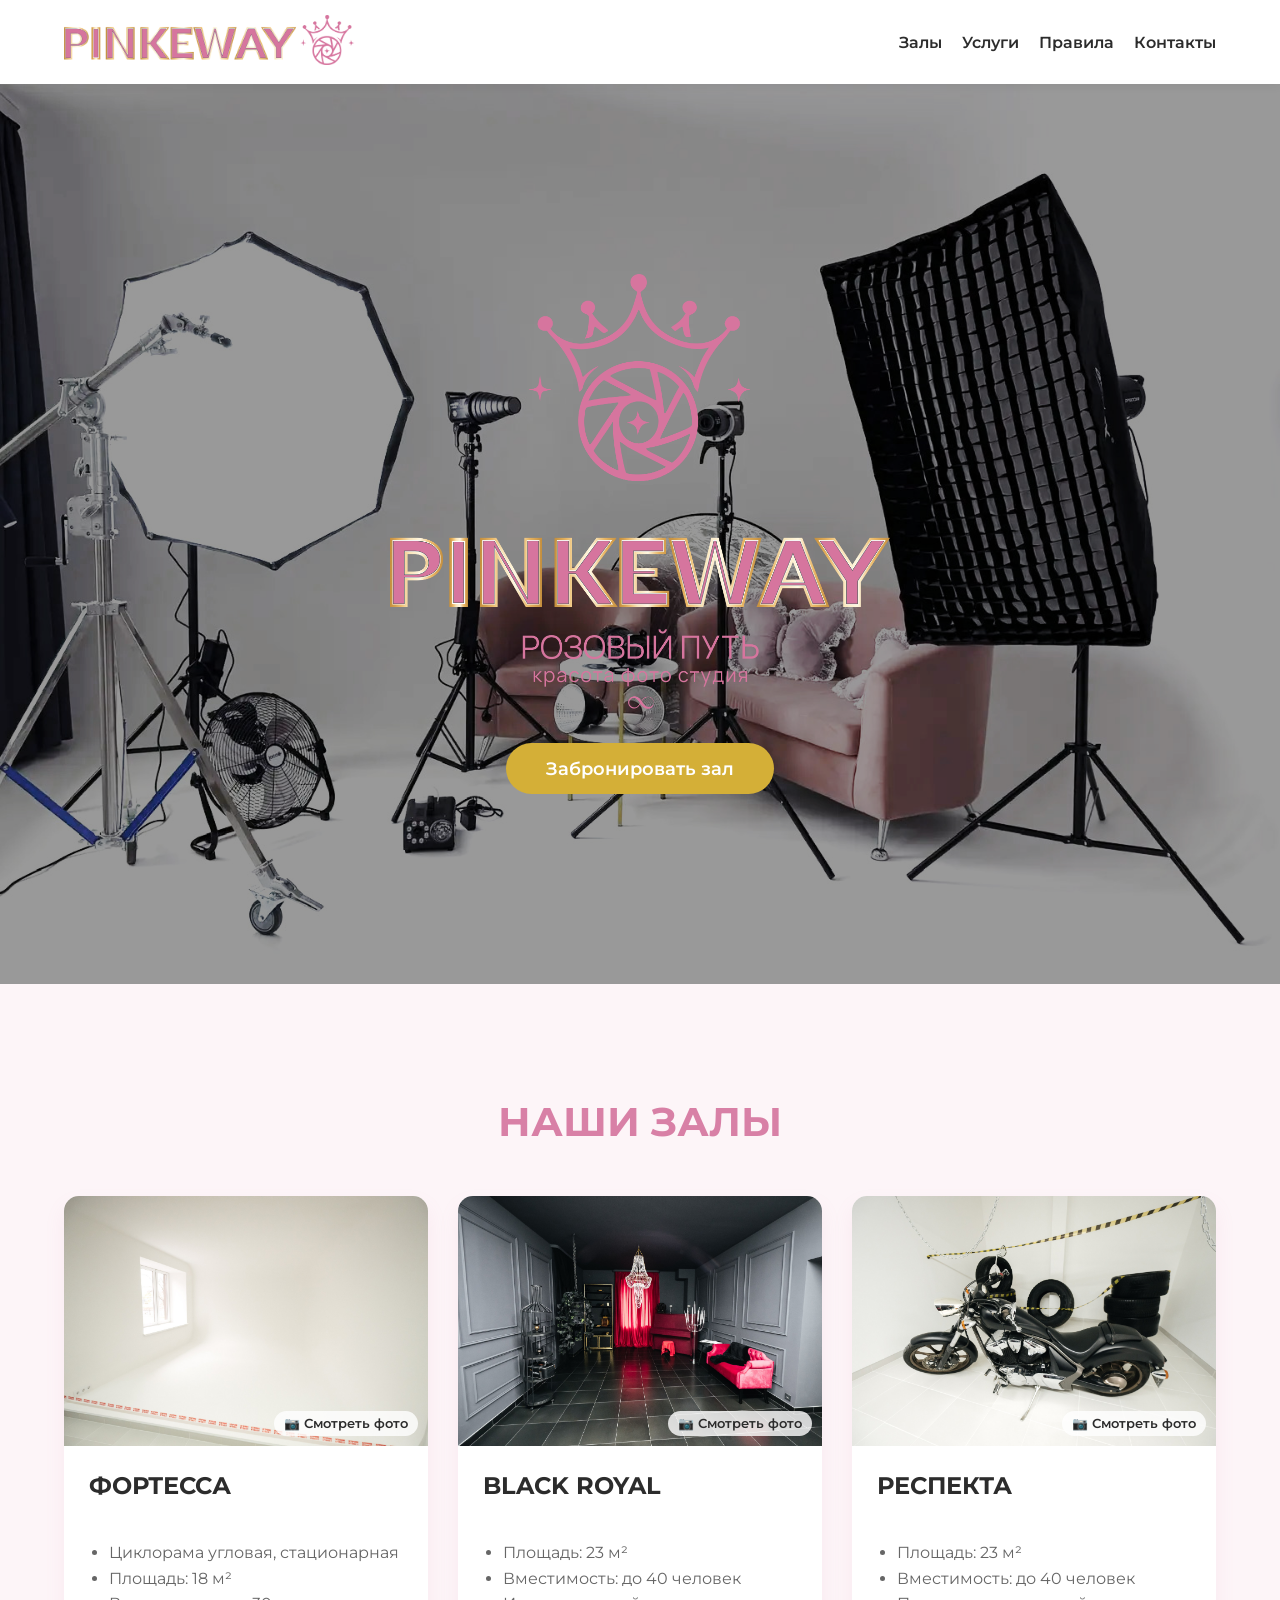
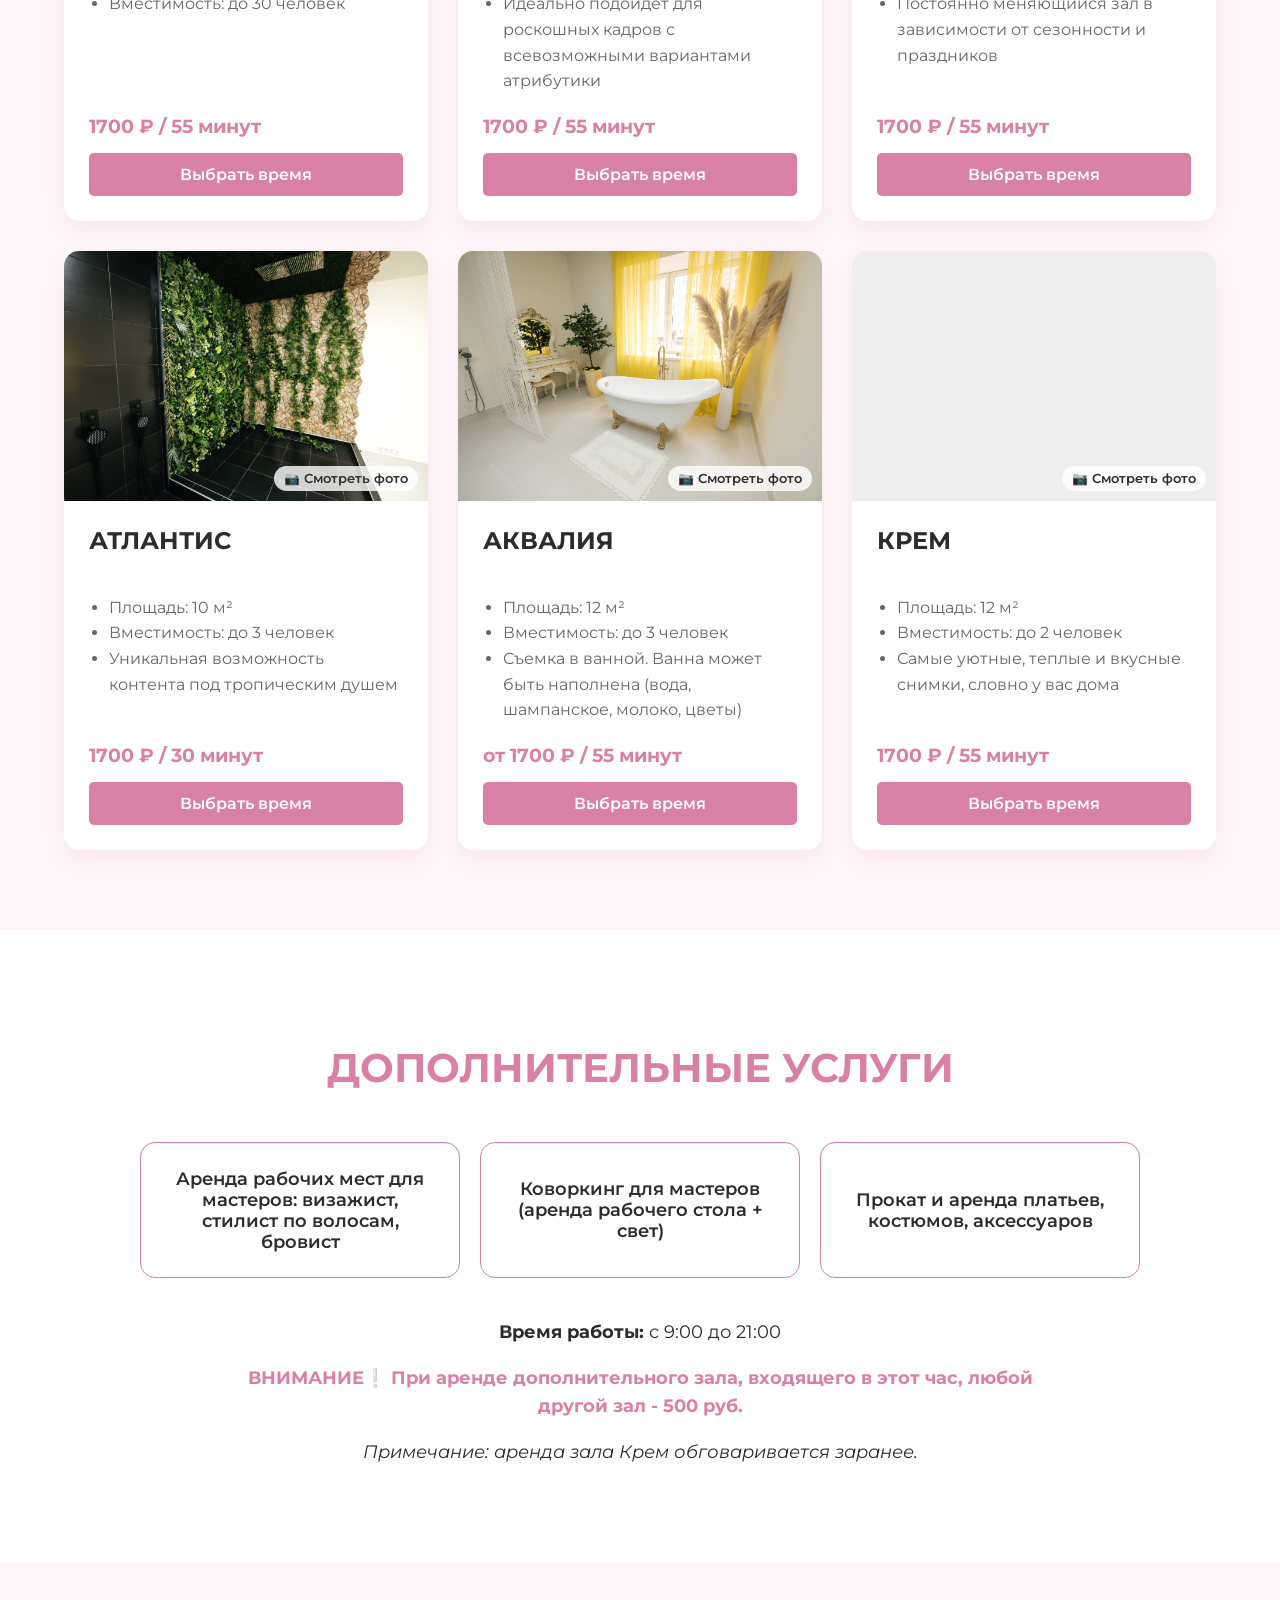
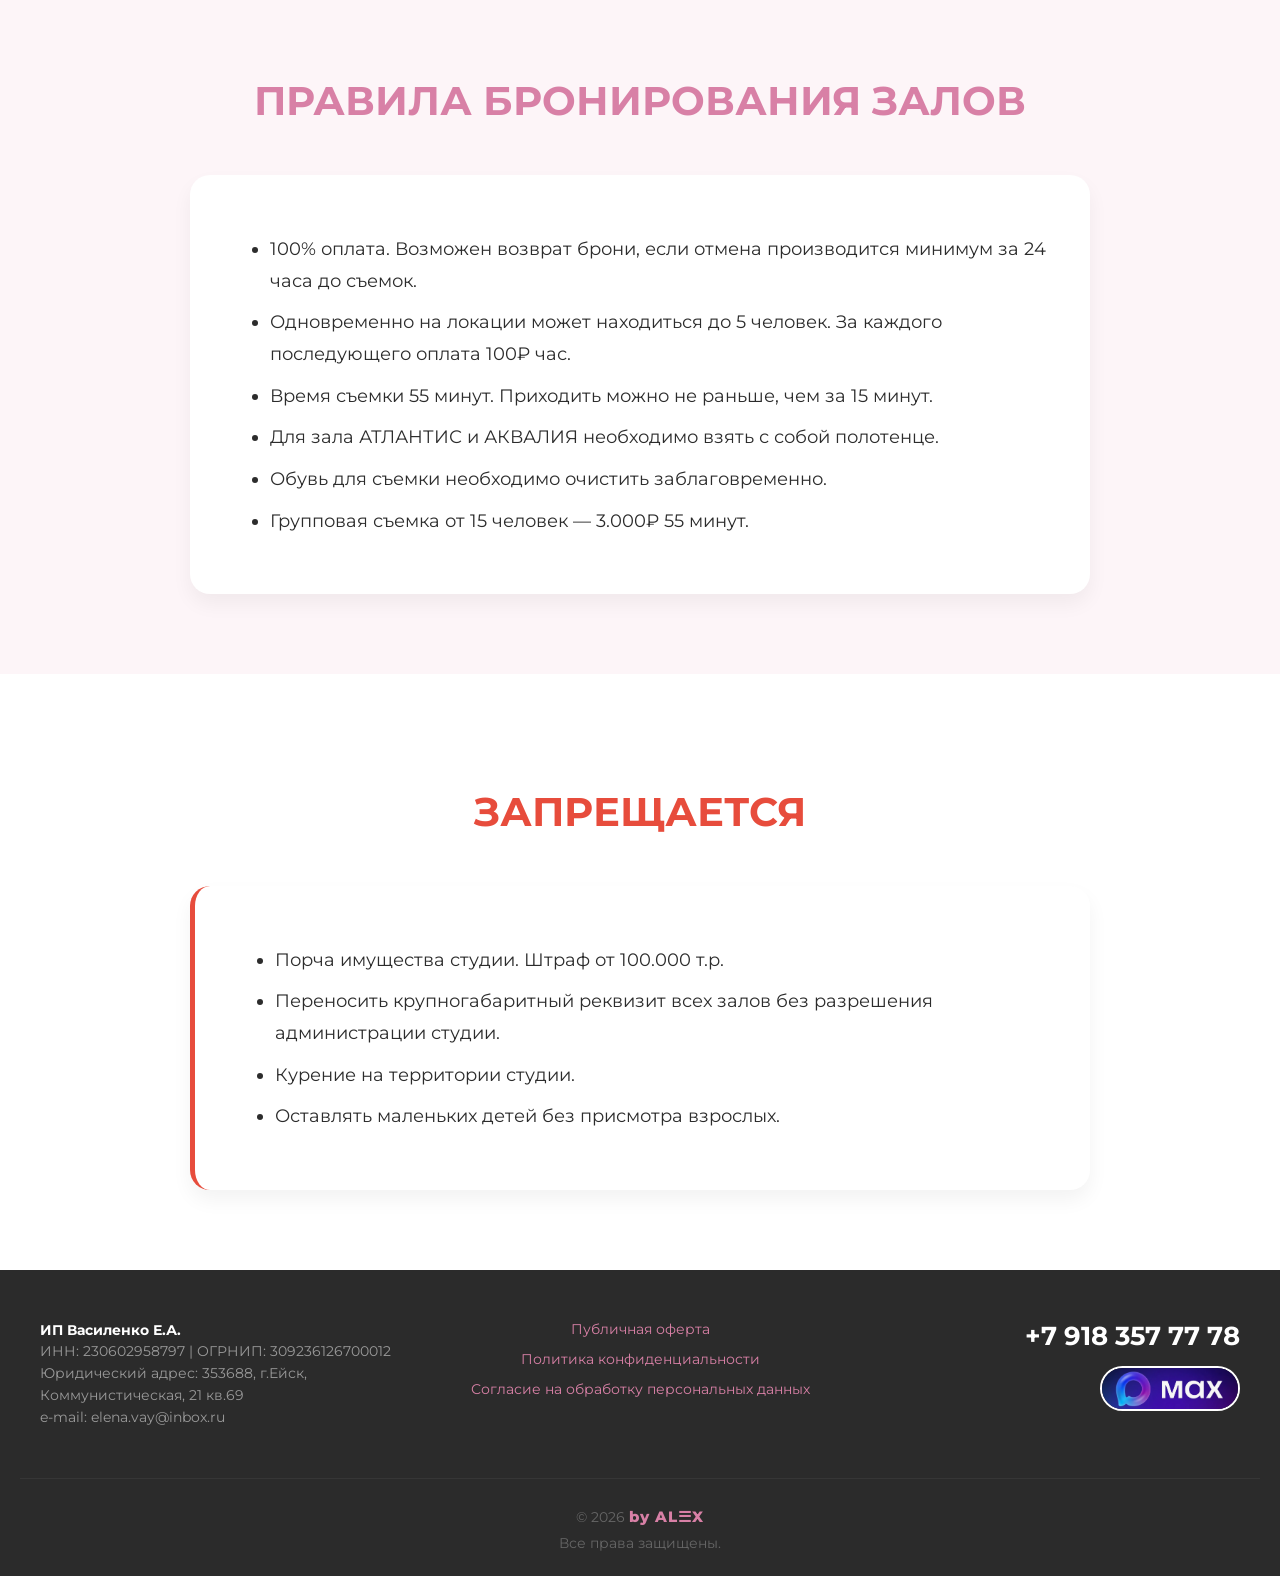
==== index.html @ 78dbd0d4 "6" ====
<!DOCTYPE html>
<html lang="ru">
<head>
    <meta charset="UTF-8">
    <meta name="viewport" content="width=device-width, initial-scale=1.0">
    
    <title>Фотостудия | Розовый Путь</title>
    <link rel="stylesheet" href="css/style.css">

    <meta name="description" content="Удобное онлайн-бронирование залов в современной фотостудии PINKeway. Выберите дату, время и забронируйте зал в два клика!">

    <link rel="icon" type="image/x-icon" href="/favicon.ico">
    <link rel="icon" type="image/png" sizes="32x32" href="/favicon-32x32.png">
    <link rel="icon" type="image/png" sizes="16x16" href="/favicon-16x16.png">
    <link rel="apple-touch-icon" sizes="180x180" href="/apple-touch-icon.png">

    <meta property="og:title" content="PINKeway — забронируй идеальную фотосессию">
    <meta property="og:description" content="Онлайн-бронирование залов. Выбирайте свободное время и бронируйте прямо сейчас!">
    <meta property="og:image" content="https://pinkeway.ru/preview.jpg">
    <meta property="og:url" content="https://pinkeway.ru/">
    <meta property="og:type" content="website">
</head>
<body>
<!-- Yandex.Metrika counter -->
<script type="text/javascript">
    (function(m,e,t,r,i,k,a){
        m[i]=m[i]||function(){(m[i].a=m[i].a||[]).push(arguments)};
        m[i].l=1*new Date();
        for (var j = 0; j < document.scripts.length; j++) {if (document.scripts[j].src === r) { return; }}
        k=e.createElement(t),a=e.getElementsByTagName(t)[0],k.async=1,k.src=r,a.parentNode.insertBefore(k,a)
    })(window, document,'script','https://mc.yandex.ru/metrika/tag.js?id=108466773', 'ym');

    ym(108466773, 'init', {ssr:true, webvisor:true, clickmap:true, ecommerce:"dataLayer", referrer: document.referrer, url: location.href, accurateTrackBounce:true, trackLinks:true});
</script>
<noscript><div><img src="https://mc.yandex.ru/watch/108466773" style="position:absolute; left:-9999px;" alt="" /></div></noscript>
<!-- /Yandex.Metrika counter -->
<header>
    <div class="logo">
        <a href="index.html" class="logo-link">
            <img src="assets/design/Logo1.png" alt="PINKeway Logo" onerror="this.src='https://placehold.co/200x50/white/d880a6?text=PINKeway';">
        </a>
    </div>
    <nav>
        <a href="#halls">Залы</a>
        <a href="#services">Услуги</a>
        <a href="#rules">Правила</a>
        <a href="#footer">Контакты</a>
    </nav>
</header>

<section class="hero">
    <div class="hero-logo">
        <img src="assets/design/logo-pink.png" alt="Розовый Путь">
    </div>
    <a href="booking.html" class="btn-gold">Забронировать зал</a>
</section>

<section id="halls" class="section section-bg">
    <h2>Наши Залы</h2>
    <div class="halls-grid">
        
        <div class="hall-card">
            <div class="hall-image" onclick="openGallery('fortessa')" style="background-image: url('assets/images/halls/fortessa-1.jpg');">
                
            </div>
            <div class="hall-info">
                <h3>Фортесса</h3>
                <ul>
                    <li>Циклорама угловая, стационарная</li>
                    <li>Площадь: 18 м²</li>
                    <li>Вместимость: до 30 человек</li>
                </ul>
                <div class="price-and-btn">
                    <div class="price">1700 ₽ / 55 минут</div>
                    <a href="booking.html?hall=fortessa" class="book-btn">Выбрать время</a>
                </div>
            </div>
        </div>

        <div class="hall-card">
            <div class="hall-image" onclick="openGallery('blackroyal')" style="background-image: url('assets/images/halls/blackroyal-1.jpg');">
                 
            </div>
            <div class="hall-info">
                <h3>Black Royal</h3>
                <ul>
                    <li>Площадь: 23 м²</li>
                    <li>Вместимость: до 40 человек</li>
                    <li>Идеально подойдет для роскошных кадров с всевозможными вариантами атрибутики</li>
                </ul>
                <div class="price-and-btn">
                    <div class="price">1700 ₽ / 55 минут</div>
                    <a href="booking.html?hall=black_royal" class="book-btn">Выбрать время</a>
                </div>
            </div>
        </div>
        <div class="hall-card">
            <div class="hall-image" onclick="openGallery('respecta')" style="background-image: url('assets/images/halls/respecta-1.jpg');">
            </div>
            <div class="hall-info">
                <h3>Респекта</h3>
                <ul>
                    <li>Площадь: 23 м²</li>
                    <li>Вместимость: до 40 человек</li>
                    <li>Постоянно меняющийся зал в зависимости от сезонности и праздников</li>
                </ul>
                <div class="price-and-btn">
                    <div class="price">1700 ₽ / 55 минут</div>
                    <a href="booking.html?hall=respecta" class="book-btn">Выбрать время</a>
                </div>
            </div>
        </div>

        <div class="hall-card">
            <div class="hall-image" onclick="openGallery('atlantis')" style="background-image: url('assets/images/halls/atlantis-1.jpg');"></div>
            <div class="hall-info">
                <h3>Атлантис</h3>
                <ul>
                    <li>Площадь: 10 м²</li>
                    <li>Вместимость: до 3 человек</li>
                    <li>Уникальная возможность контента под тропическим душем</li>
                </ul>
                <div class="price-and-btn">
                    <div class="price">1700 ₽ / 30 минут</div>
                    <a href="booking.html?hall=atlantis" class="book-btn">Выбрать время</a>
                </div>
            </div>
        </div>

        <div class="hall-card">
            <div class="hall-image" onclick="openGallery('aqualia')" style="background-image: url('assets/images/halls/aqualia-1.jpg');"></div>
            <div class="hall-info">
                <h3>Аквалия</h3>
                <ul>
                    <li>Площадь: 12 м²</li>
                    <li>Вместимость: до 3 человек</li>
                    <li>Съемка в ванной. Ванна может быть наполнена (вода, шампанское, молоко, цветы)</li>
                </ul>
                <div class="price-and-btn">
                    <div class="price">от 1700 ₽ / 55 минут</div>
                    <a href="booking.html?hall=aqualia" class="book-btn">Выбрать время</a>
                </div>
            </div>
        </div>

        <div class="hall-card">
            <div class="hall-image" onclick="openGallery('cream')" style="background-image: url('assets/images/halls/cream-1.jpg');"></div>
            <div class="hall-info">
                <h3>Крем</h3>
                <ul>
                    <li>Площадь: 12 м²</li>
                    <li>Вместимость: до 2 человек</li>
                    <li>Самые уютные, теплые и вкусные снимки, словно у вас дома</li>
                </ul>
                <div class="price-and-btn">
                    <div class="price">1700 ₽ / 55 минут</div>
                    <a href="booking.html?hall=cream" class="book-btn">Выбрать время</a>
                </div>
            </div>
        </div>

    </div>
</section>

<section id="services" class="section">
    <h2>Дополнительные услуги</h2>
    <div class="services-grid">
        <div class="service-card" onclick="document.getElementById('footer').scrollIntoView({behavior: 'smooth'});" style="cursor: pointer; transition: 0.2s;" onmouseover="this.style.borderColor='var(--pink)'" onmouseout="this.style.borderColor='var(--gray)'">
            Аренда рабочих мест для мастеров: визажист, стилист по волосам, бровист
        </div>
        <div class="service-card" onclick="document.getElementById('footer').scrollIntoView({behavior: 'smooth'});" style="cursor: pointer; transition: 0.2s;" onmouseover="this.style.borderColor='var(--pink)'" onmouseout="this.style.borderColor='var(--gray)'">
            Коворкинг для мастеров (аренда рабочего стола + свет)
        </div>
        <div class="service-card" onclick="document.getElementById('footer').scrollIntoView({behavior: 'smooth'});" style="cursor: pointer; transition: 0.2s;" onmouseover="this.style.borderColor='var(--pink)'" onmouseout="this.style.borderColor='var(--gray)'">
            Прокат и аренда платьев, костюмов, аксессуаров
        </div>
    </div>
    <div class="info-text">
        <p><strong>Время работы:</strong> с 9:00 до 21:00</p>
        <p class="warning-text">ВНИМАНИЕ❕ При аренде дополнительного зала, входящего в этот час, любой другой зал - 500 руб.</p>
        <p><em>Примечание: аренда зала Крем обговаривается заранее.</em></p>
    </div>
</section>

<section id="rules" class="section section-bg">
    <h2>Правила бронирования залов</h2>
    <div class="rules-card">
        <ul>
            <li>100% оплата. Возможен возврат брони, если отмена производится минимум за 24 часа до съемок.</li>
            <li>Одновременно на локации может находиться до 5 человек. За каждого последующего оплата 100₽ час.</li>
            <li>Время съемки 55 минут. Приходить можно не раньше, чем за 15 минут.</li>
            <li>Для зала АТЛАНТИС и АКВАЛИЯ необходимо взять с собой полотенце.</li>
            <li>Обувь для съемки необходимо очистить заблаговременно.</li>
            <li>Групповая съемка от 15 человек — 3.000₽ 55 минут.</li>
        </ul>
    </div>
</section>

<section class="section">
    <h2 style="color: #e74c3c;">ЗАПРЕЩАЕТСЯ</h2>
    <div class="rules-card" style="border-left: 5px solid #e74c3c;">
        <ul>
            <li>Порча имущества студии. Штраф от 100.000 т.р.</li>
            <li>Переносить крупногабаритный реквизит всех залов без разрешения администрации студии.</li>
            <li>Курение на территории студии.</li>
            <li>Оставлять маленьких детей без присмотра взрослых.</li>
        </ul>
    </div>
</section>

<footer id="footer">
    <div class="footer-content">
        
        <div class="footer-col footer-requisites">
            <strong>ИП Василенко Е.А.</strong><br>
            ИНН: 230602958797 | ОГРНИП: 309236126700012<br>
            Юридический адрес: 353688, г.Ейск,<br> Коммунистическая, 21 кв.69<br>
            e-mail: elena.vay@inbox.ru
        </div>

        <div class="footer-col footer-legal-links">
            <a href="docs/offer.html" target="_blank">Публичная оферта</a>
            <a href="docs/policy.html" target="_blank">Политика конфиденциальности</a>
            <a href="docs/consent.html" target="_blank">Согласие на обработку персональных данных</a>
        </div>

       <div class="footer-col footer-contacts">
    <a href="tel:+79183577778" class="footer-phone">+7 918 357 77 78</a>
    <a href="https://max.ru/u/f9LHodD0cOJcU4NXQwxO6Y8dV1grKxCWU1gx9ou6z_e9ITrOV9Ydy15F8K4" class="btn-max" target="_blank">
        <img src="assets/design/max.jpg" alt="MAX" class="btn-max-img">
    </a>
</div>
        </div>

    </div>

    <div class="footer-copyright">
        © 2026 <a href="https://by-alex.ru/" target="_blank" class="author-link">by AL☰X</a><br>
        Все права защищены.
    </div>
</footer>

<div id="galleryModal" class="modal">
    <span class="close-modal" onclick="closeGallery()">&times;</span>
    <span class="modal-nav" id="modal-prev" onclick="changeImage(-1)">&#10094;</span>
    <img class="modal-content" id="modalImage">
    <span class="modal-nav" id="modal-next" onclick="changeImage(1)">&#10095;</span>
</div>

<script>
    // Простая логика карусели для залов
    const galleries = {
        'fortessa': [
            'assets/images/halls/fortessa-1.jpg', 
            'assets/images/halls/fortessa-2.jpg', 
            'assets/images/halls/fortessa-3.jpg'
        ],
        'black_royal': [
            'assets/images/halls/blackroyal-1.jpg', 
            'assets/images/halls/blackroyal-2.jpg', 
            'assets/images/halls/blackroyal-3.jpg'
        ],
        'respecta': [
            'assets/images/halls/respecta-1.jpg',
            'assets/images/halls/respecta-2.jpg',
            'assets/images/halls/respecta-3.jpg'
        ],
        'atlantis': [
            'assets/images/halls/atlantis-1.jpg',
            'assets/images/halls/atlantis-2.jpg',
            'assets/images/halls/atlantis-3.jpg'
        ],
        'aqualia': [
            'assets/images/halls/aqualia-1.jpg',
            'assets/images/halls/aqualia-2.jpg',
            'assets/images/halls/aqualia-3.jpg'
        ],
        'cream': [
            'assets/images/halls/cream-1.jpg',
            'assets/images/halls/cream-2.jpg',
            'assets/images/halls/cream-3.jpg'
        ]
    };

    let currentGallery = [];
    let currentIndex = 0;

    function openGallery(hallId) {
        currentGallery = galleries[hallId] || [];
        if (currentGallery.length > 0) {
            currentIndex = 0;
            document.getElementById('modalImage').src = currentGallery[currentIndex];
            document.getElementById('galleryModal').style.display = 'flex';
        }
    }

    function closeGallery() {
        document.getElementById('galleryModal').style.display = 'none';
    }

    function changeImage(direction) {
        currentIndex += direction;
        if (currentIndex < 0) currentIndex = currentGallery.length - 1;
        if (currentIndex >= currentGallery.length) currentIndex = 0;
        document.getElementById('modalImage').src = currentGallery[currentIndex];
    }
</script>

</body>
</html>
---- css/style.css ----
/* frontend/css/style.css */

@import url('https://fonts.googleapis.com/css2?family=Montserrat:wght@300;400;600&display=swap');

:root {
    --pink: #d880a6; 
    --gold: #d4af37;
    --white: #ffffff;
    --dark: #2c2c2c;
    --light-pink: #fdf5f8;
    --gray: #e0e0e0;
}

body {
    font-family: 'Montserrat', sans-serif;
    margin: 0;
    padding: 0;
    background-color: var(--white);
    color: var(--dark);
    box-sizing: border-box;
}

*, *:before, *:after { box-sizing: inherit; }

/* --- ШАПКА --- */
header {
    background-color: var(--white);
    padding: 15px 5%;
    display: flex;
    justify-content: space-between;
    align-items: center;
    box-shadow: 0 2px 10px rgba(0,0,0,0.05);
    position: sticky;
    top: 0;
    z-index: 100;
}

.logo-link img {
    height: 50px; /* Размер логотипа Logo1.png */
    object-fit: contain;
}

nav { display: flex; flex-wrap: wrap; gap: 20px; }
nav a { text-decoration: none; color: var(--dark); font-weight: 600; transition: color 0.3s; }
nav a:hover { color: var(--pink); }

/* --- ГЛАВНАЯ СТРАНИЦА --- */
/* --- ГЛАВНЫЙ ЭКРАН (HERO) --- */
.hero {
    position: relative;
    height: 100vh; /* Занимает 100% высоты экрана при открытии */
    min-height: 600px; /* Защита, чтобы блок не сплющился */
    display: flex;
    flex-direction: column;
    justify-content: center;
    align-items: center;
    text-align: center;
    
    /* СЮДА ВСТАВЬТЕ НАЗВАНИЕ ВАШЕЙ КАРТИНКИ */
    background-image: url('../assets/design/hero-image.jpg'); 
    
    background-size: cover; /* Картинка всегда заполняет экран без пустот */
    background-position: center center; /* На ПК смотрим ровно в центр */
    background-repeat: no-repeat;
}

/* Накладываем элегантное затемнение (40%), чтобы логотип и кнопка не сливались с фоном */
.hero::before {
    content: '';
    position: absolute;
    top: 0; left: 0; right: 0; bottom: 0;
    background: rgba(0, 0, 0, 0.4); 
    z-index: 1;
}

/* Поднимаем кнопку и логотип над затемнением */
.hero-logo, .hero .btn-gold {
    position: relative;
    z-index: 2;
}

/* --- МАГИЯ ДЛЯ ТЕЛЕФОНОВ --- */
@media (max-width: 768px) {
    .hero {
        /* Сдвигаем фокус на 20% от левого края */
        background-position: 67% center; 
    }
}

.hero-logo { max-width: 80%; width: 500px; margin-bottom: 30px; }
.hero-logo img { width: 100%; height: auto; }

.btn-gold {
    background-color: var(--gold); color: var(--white); padding: 15px 40px;
    text-decoration: none; font-size: 1.1em; border-radius: 30px;
    font-weight: 600; transition: background 0.3s, transform 0.2s; border: none; cursor: pointer;
}
.btn-gold:hover { background-color: #b5952f; transform: scale(1.05); }

/* --- СЕКЦИИ --- */
.section { padding: 80px 5%; text-align: center; }
.section-bg { background-color: var(--light-pink); }
.section h2 { color: var(--pink); font-size: 2.5em; margin-bottom: 50px; text-transform: uppercase; }

/* --- КАРТОЧКИ ЗАЛОВ --- */
.halls-grid {
    display: grid;
    grid-template-columns: repeat(auto-fit, minmax(300px, 1fr));
    gap: 30px; max-width: 1200px; margin: 0 auto;
}

.hall-card {
    background: var(--white); border-radius: 15px; overflow: hidden;
    box-shadow: 0 10px 20px rgba(216, 128, 166, 0.1); transition: transform 0.3s;
    text-align: left; display: flex; flex-direction: column; /* Делаем карточку flex-контейнером */
}
.hall-card:hover { transform: translateY(-10px); }

.hall-image {
    height: 250px; background-color: #eee; background-size: cover;
    background-position: center; cursor: pointer; position: relative;
}
.hall-image::after {
    content: '📷 Смотреть фото'; position: absolute; bottom: 10px; right: 10px;
    background: rgba(255,255,255,0.8); padding: 5px 10px; border-radius: 20px; font-size: 0.8em; font-weight: 600;
}

.hall-info { padding: 25px; display: flex; flex-direction: column; flex-grow: 1; }
.hall-info h3 { color: var(--dark); margin-top: 0; font-size: 1.5em; text-transform: uppercase; }
.hall-info ul { padding-left: 20px; color: #666; line-height: 1.6; margin-bottom: 20px; flex-grow: 1; }

/* Прижимаем цену и кнопку к низу карточки */
.price-and-btn { margin-top: auto; }
.price { font-size: 1.2em; color: var(--pink); font-weight: bold; margin-bottom: 15px; }

.book-btn {
    display: block; text-align: center; background-color: var(--pink); color: var(--white);
    text-decoration: none; padding: 12px; border-radius: 5px; transition: 0.3s; font-weight: 600;
}
.book-btn:hover { background-color: #c0698e; }

/* --- ПЛАШКИ УСЛУГ И ПРАВИЛ --- */
.services-grid { display: grid; grid-template-columns: repeat(auto-fit, minmax(300px, 1fr)); gap: 20px; max-width: 1000px; margin: 0 auto 40px; }
.service-card { background: var(--white); padding: 25px; border-radius: 15px; border: 1px solid var(--pink); font-weight: 600; font-size: 1.1em; display: flex; align-items: center; justify-content: center; }

.info-text { max-width: 800px; margin: 0 auto; font-size: 1.1em; line-height: 1.6; color: var(--dark); }
.warning-text { color: var(--pink); font-weight: bold; margin-top: 15px; }

.rules-card { background: var(--white); padding: 40px; border-radius: 20px; text-align: left; max-width: 900px; margin: 0 auto; box-shadow: 0 10px 20px rgba(0,0,0,0.05); }
.rules-card ul { line-height: 1.8; color: var(--dark); font-size: 1.1em; }
.rules-card li { margin-bottom: 10px; }

/* --- ФУТЕР --- */
/* --- НОВАЯ КРАСИВАЯ КНОПКА MAX С КАРТИНКОЙ --- */
.btn-max { 
    position: relative;  /* ДОБАВЛЕНО: Говорим кнопке стать "якорем" для картинки */
    display: inline-block;
    width: 140px;        
    height: 45px;        
    border-radius: 30px; 
    border: 2px solid #fff; 
    overflow: hidden;    
    transition: 0.3s;    
    padding: 0;
}

.btn-max:hover { 
    border-color: var(--pink); 
    transform: scale(1.05);    
    box-shadow: 0 4px 15px rgba(255, 255, 255, 0.2); 
}

/* Стили для картинки внутри кнопки */
.btn-max-img {
    position: absolute;  /* ДОБАВЛЕНО: Отрываем картинку от текста */
    top: 0;              /* Прибиваем к верхнему краю */
    left: 0;             /* Прибиваем к левому краю */
    width: 100%;         /* ЖЕСТКО: 100% ширины кнопки */
    height: 100%;        /* ЖЕСТКО: 100% высоты кнопки */
    object-fit: cover;   /* Идеально заполняет форму без искажений */
}
/* --- СТИЛИ ДЛЯ ПОДВАЛА (FOOTER) --- */
#footer {
    background-color: #2b2b2b; /* Темный фон подвала */
    padding: 50px 20px 20px;
    color: #999;
}

.footer-content {
    display: flex;
    justify-content: space-between; /* Раскидываем колонки по краям */
    align-items: flex-start;
    flex-wrap: wrap;
    max-width: 1200px;
    margin: 0 auto;
    gap: 30px;
}

.footer-col {
    flex: 1;
    min-width: 250px; /* Чтобы на мобилках колонки не сжимались, а падали вниз */
}

/* Левая колонка (Реквизиты) */
.footer-requisites {
    text-align: left;
    font-size: 0.85em;
    line-height: 1.6;
}
.footer-requisites strong { color: #fff; }

/* Центральная колонка (Документы) */
.footer-legal-links {
    display: flex;
    flex-direction: column;
    align-items: center;
    gap: 12px;
    font-size: 0.9em;
}
.footer-legal-links a { color: var(--pink); text-decoration: none; transition: 0.2s; }
.footer-legal-links a:hover { color: #fff; }

/* Правая колонка (Контакты) */
.footer-contacts {
    display: flex;
    flex-direction: column;
    align-items: flex-end; /* Прижимаем к правому краю */
    gap: 15px;
}
.footer-phone {
    font-size: 1.6em;
    font-weight: bold;
    color: #ffffff; /* Делаем телефон белым! */
    text-decoration: none;
    transition: 0.2s;
}
.footer-phone:hover { color: var(--pink); }

/* Копирайт */
.footer-copyright {
    text-align: center;
    margin-top: 50px;
    padding-top: 25px;
    border-top: 1px solid rgba(255, 255, 255, 0.05);
    font-size: 0.85em;
    color: #666;
    line-height: 1.8;
}
.author-link {
    color: var(--pink);
    font-weight: 800;
    text-decoration: none;
    font-size: 1.1em;
    letter-spacing: 1px;
}

/* Адаптация для мобильных телефонов */
@media (max-width: 768px) {
    .footer-content { 
        flex-direction: column; 
        align-items: center; 
        text-align: center; 
    }
    .footer-requisites, .footer-contacts { 
        text-align: center; 
        align-items: center; 
    }
}
/* --- МОДАЛЬНОЕ ОКНО ДЛЯ ФОТО --- */
.modal { display: none; position: fixed; z-index: 1000; left: 0; top: 0; width: 100%; height: 100%; background-color: rgba(0,0,0,0.9); align-items: center; justify-content: center; }
.modal-content { max-width: 90%; max-height: 80vh; border-radius: 10px; }
.close-modal { position: absolute; top: 20px; right: 30px; color: white; font-size: 40px; font-weight: bold; cursor: pointer; }
.modal-nav { position: absolute; top: 50%; transform: translateY(-50%); color: white; font-size: 50px; cursor: pointer; user-select: none; padding: 20px; }
#modal-prev { left: 10px; }
#modal-next { right: 10px; }

/* --- АДАПТИВНОСТЬ МЕНЮ И ШРИФТОВ --- */
@media (max-width: 768px) {
    header { flex-direction: column; gap: 15px; }
    nav { justify-content: center; }
    nav a { margin: 0; }
    .hero h1 { font-size: 2em; }
    .section h2 { font-size: 2em; }
    .modal-nav { padding: 5px; font-size: 30px; }
}
/* --- ПЛАШКА ВЫБРАННОГО ЗАЛА НА 2 ШАГЕ --- */
.selected-hall-banner {
    background-color: var(--light-pink);
    color: var(--dark);
    padding: 12px 20px;
    border-radius: 10px;
    border: 1px dashed var(--pink);
    margin-bottom: 20px;
    text-align: center;
    font-size: 1.1em;
}
.selected-hall-banner strong {
    color: var(--pink);
    font-size: 1.2em;
    text-transform: uppercase;
}
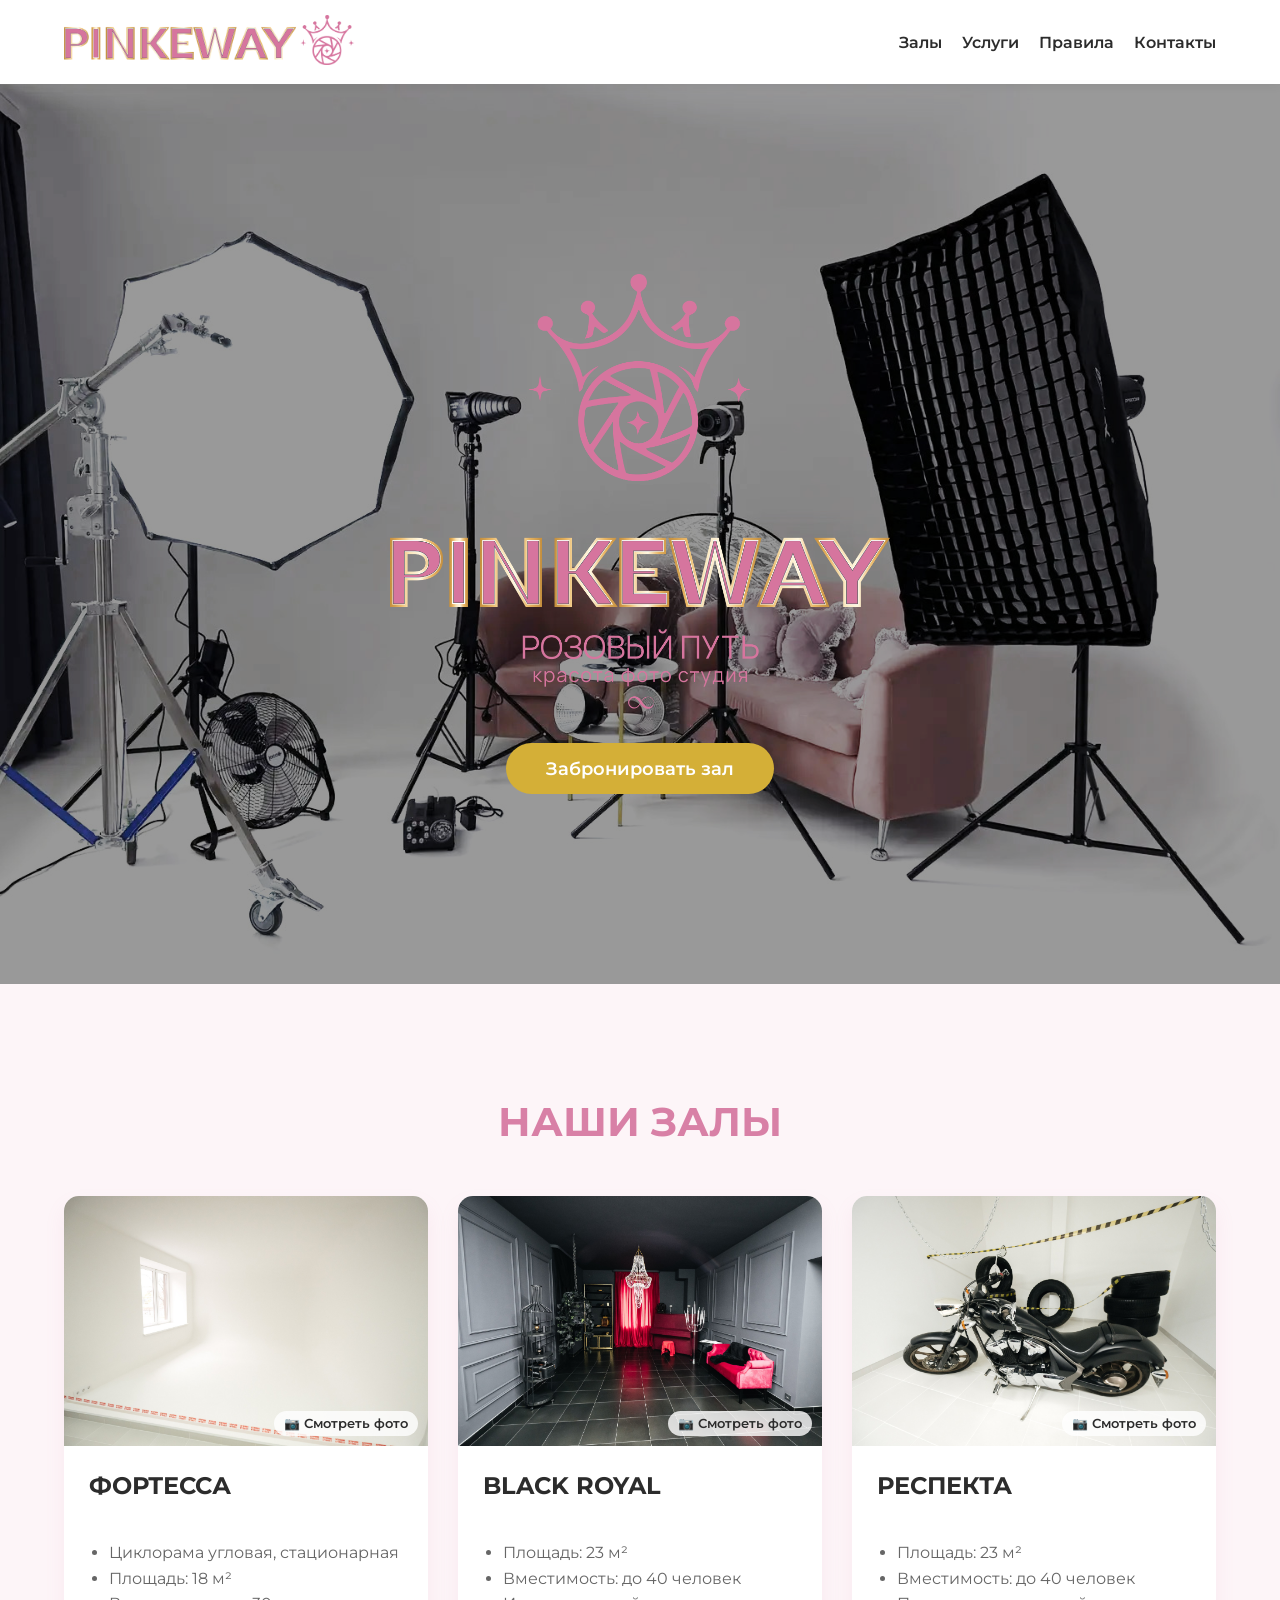
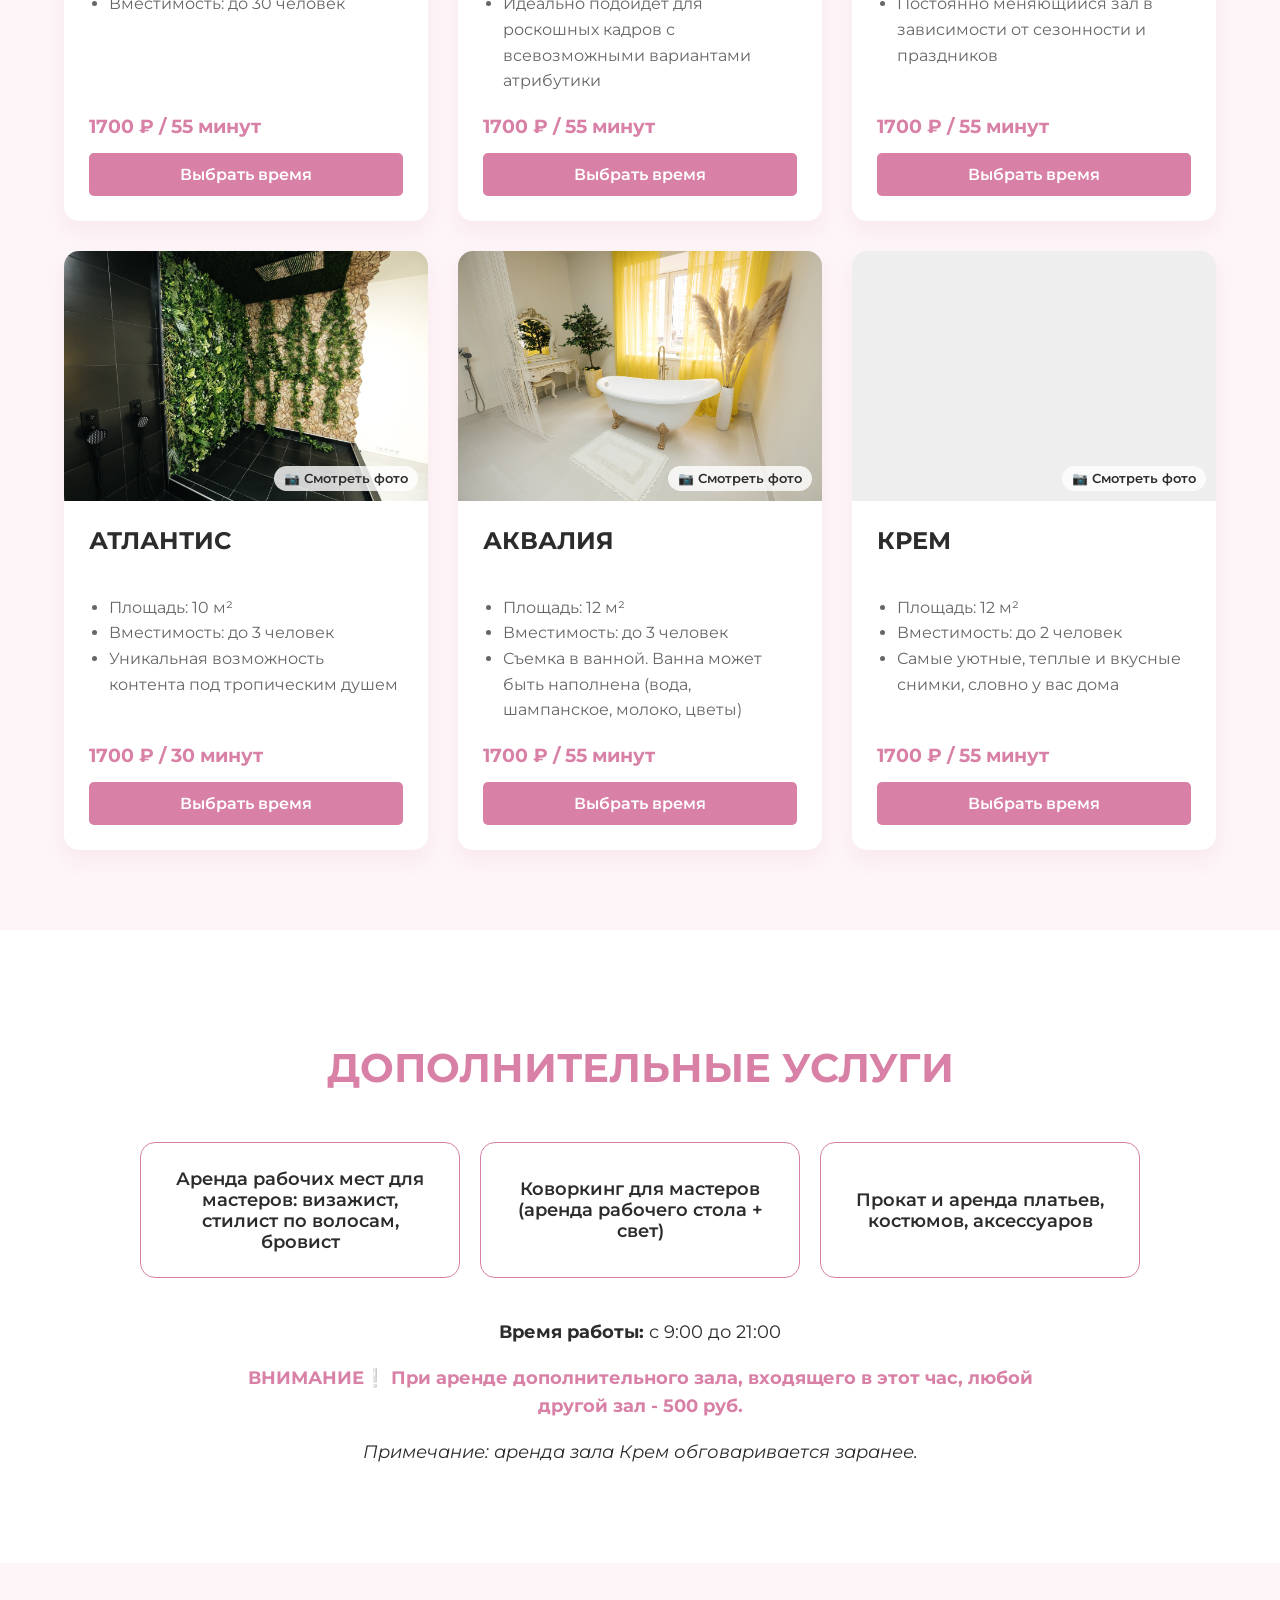
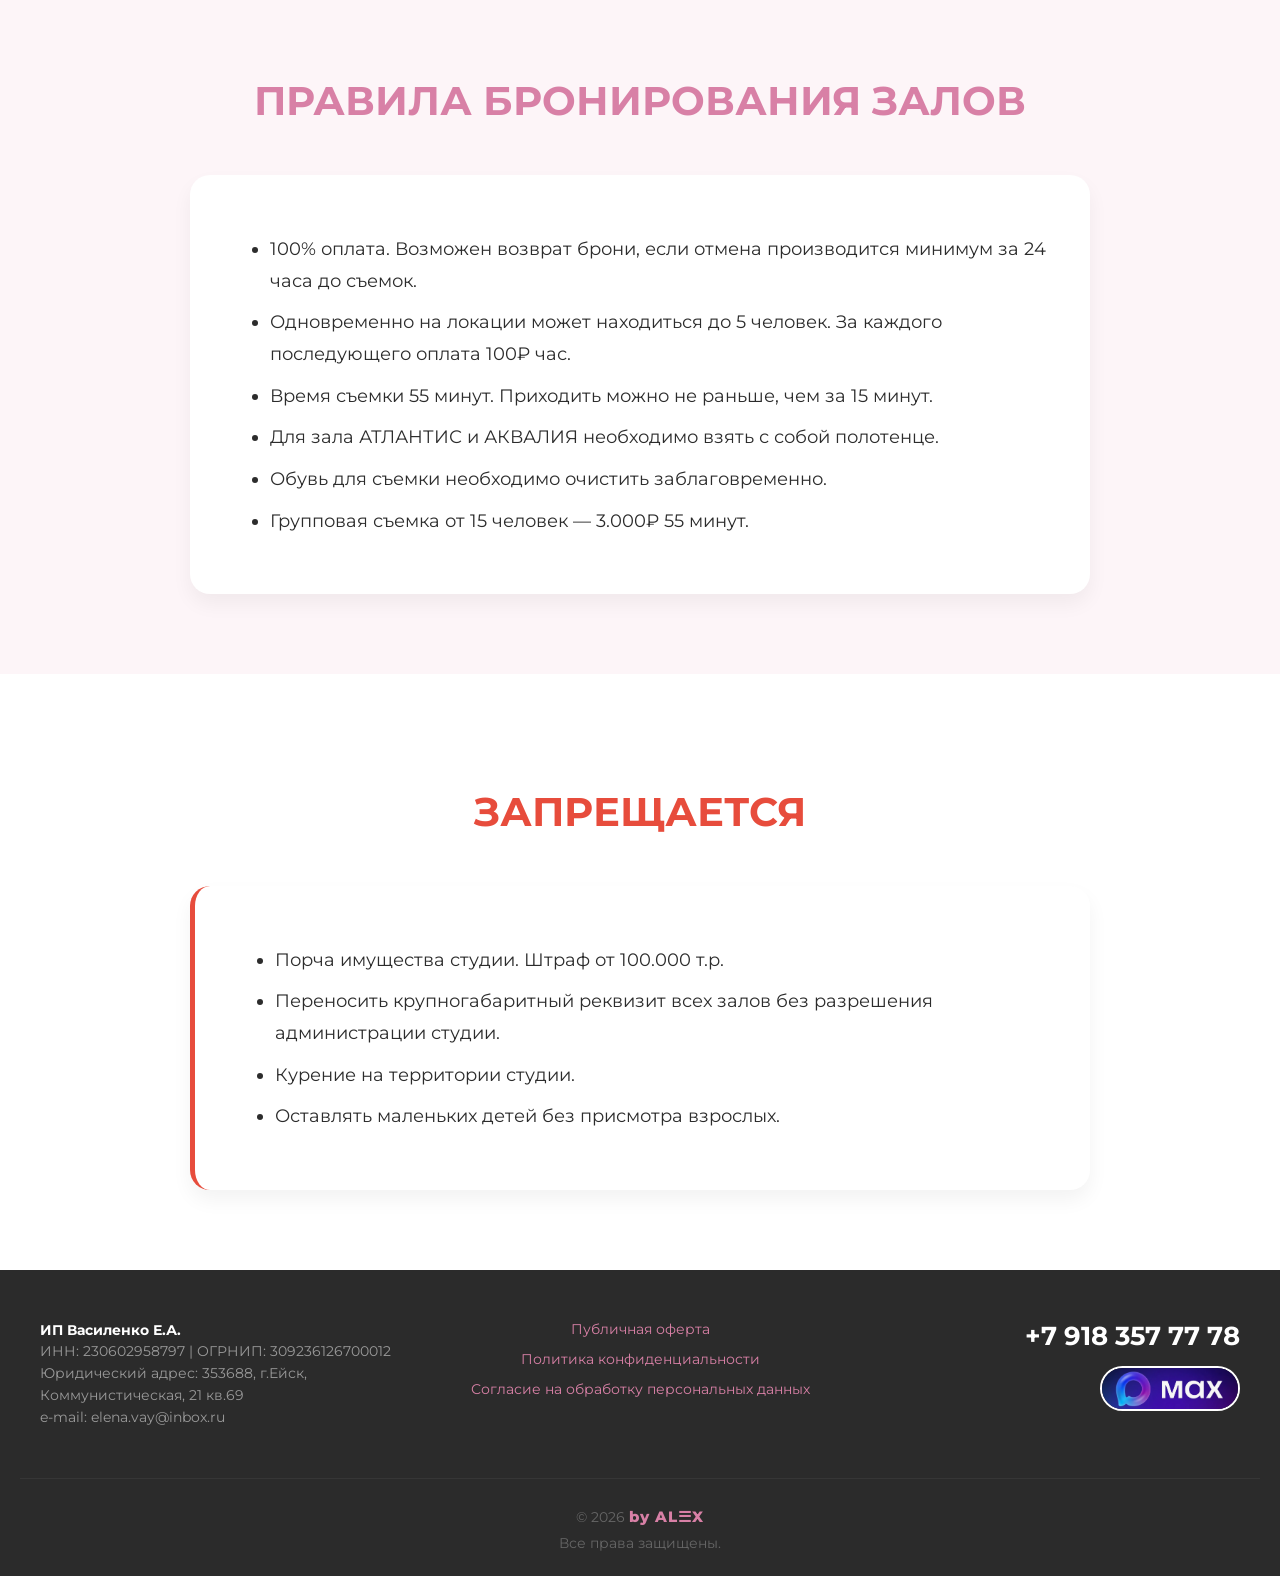
==== commit 9d2ddf69: "8" ====
--- a/index.html
+++ b/index.html
@@ -137,7 +137,7 @@
                     <li>Съемка в ванной. Ванна может быть наполнена (вода, шампанское, молоко, цветы)</li>
                 </ul>
                 <div class="price-and-btn">
-                    <div class="price">от 1700 ₽ / 55 минут</div>
+                    <div class="price">1700 ₽ / 55 минут</div>
                     <a href="booking.html?hall=aqualia" class="book-btn">Выбрать время</a>
                 </div>
             </div>
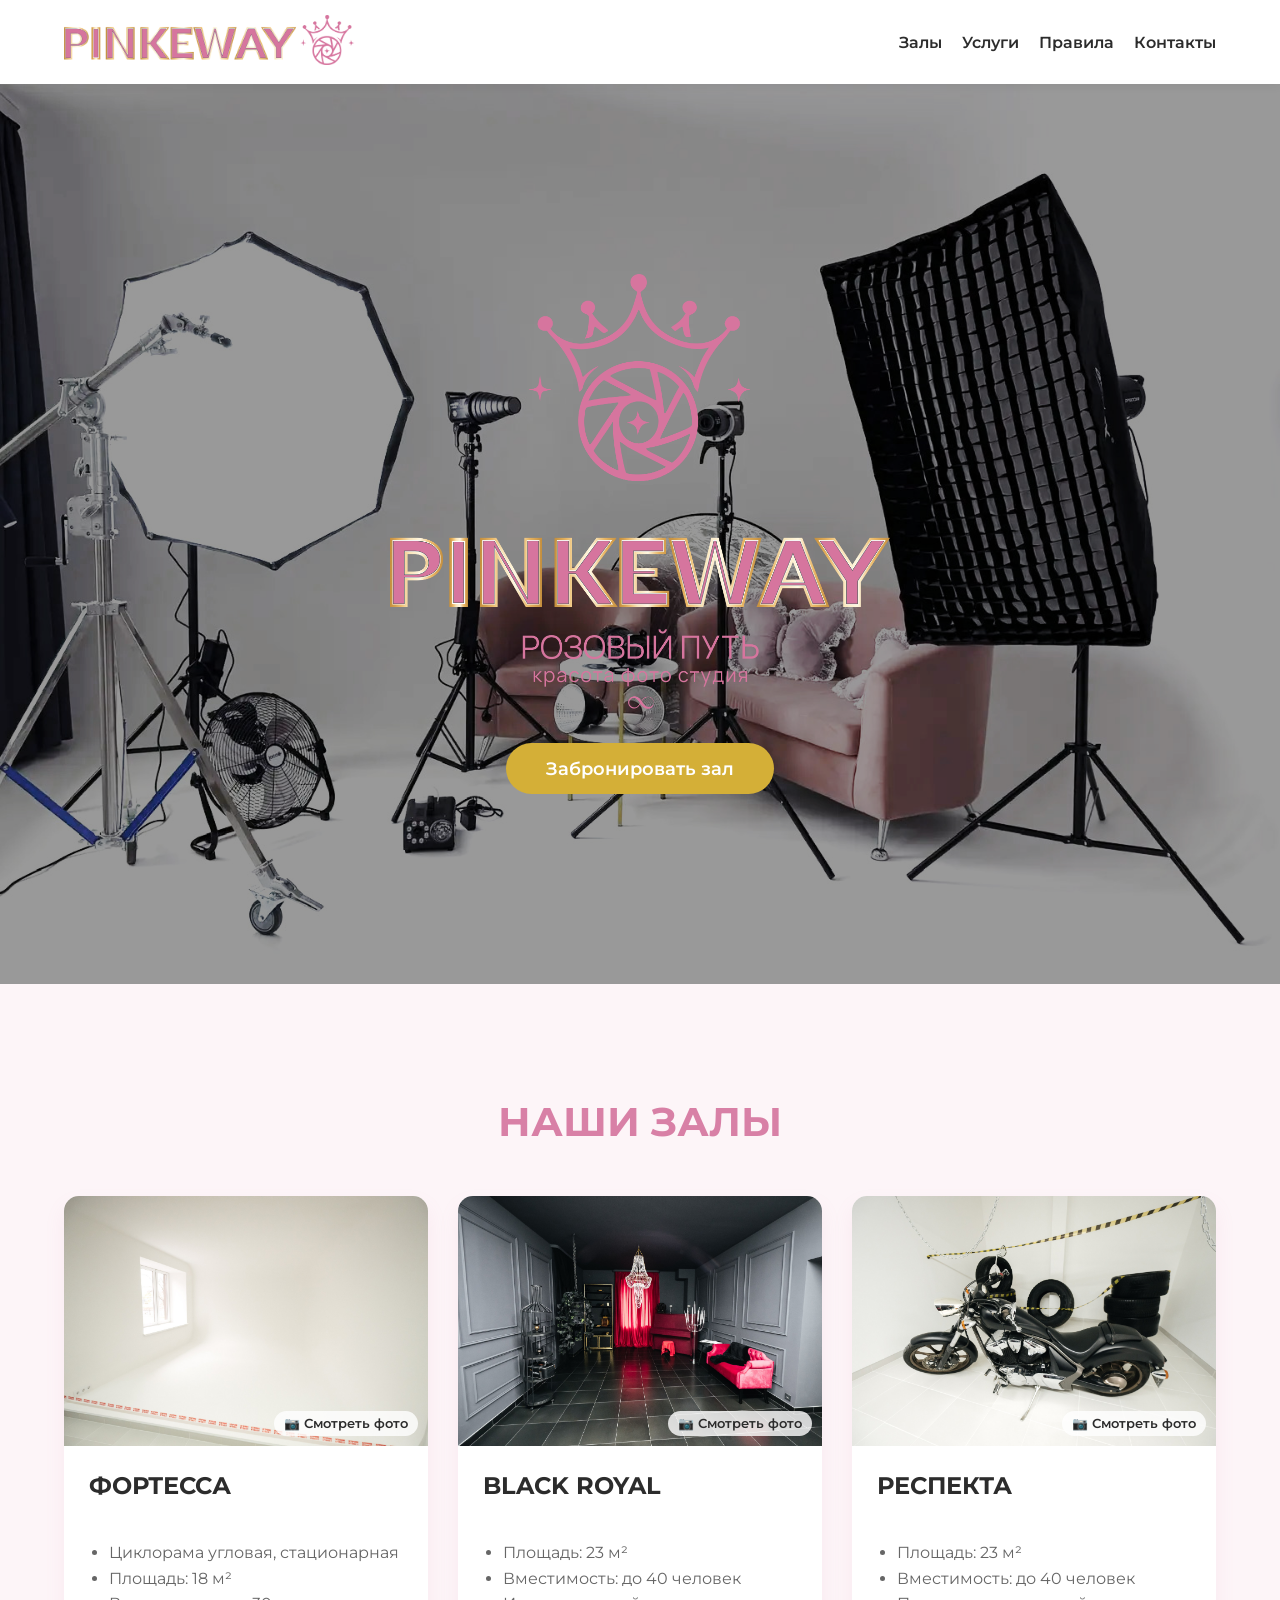
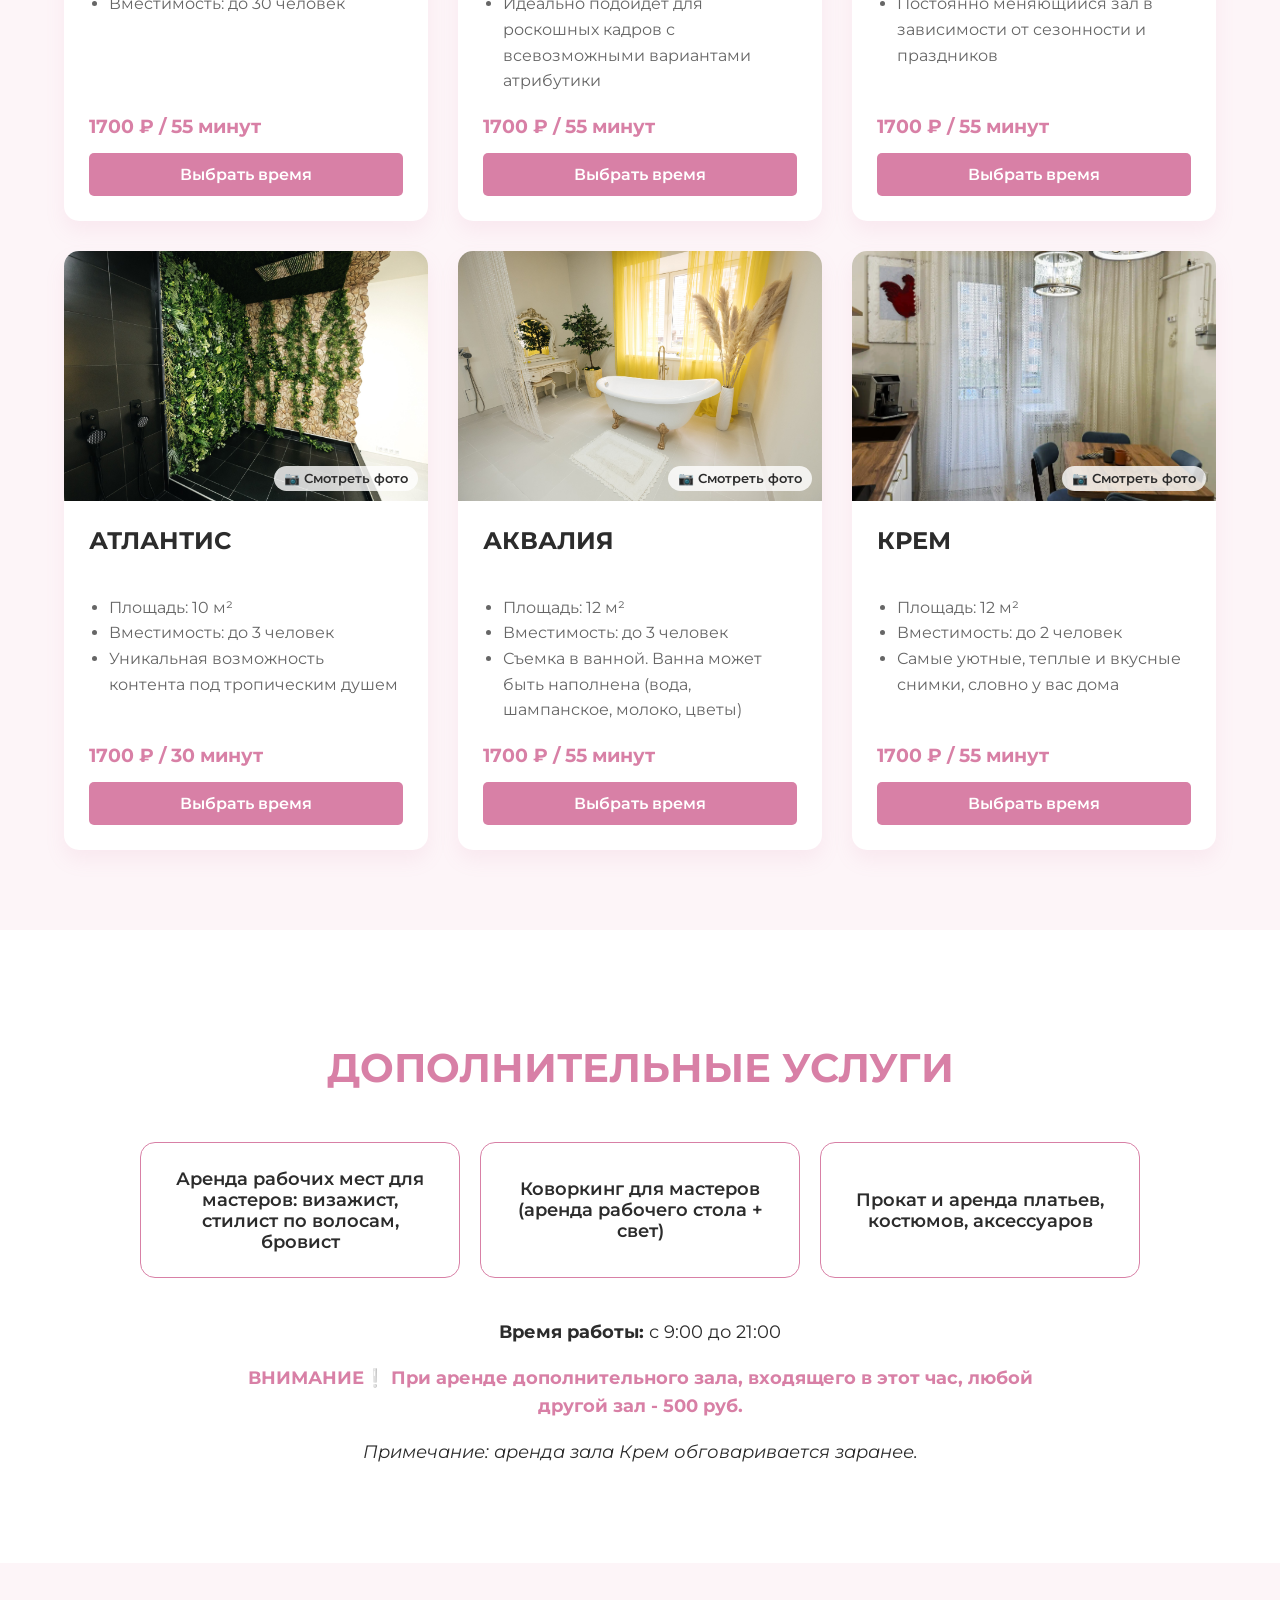
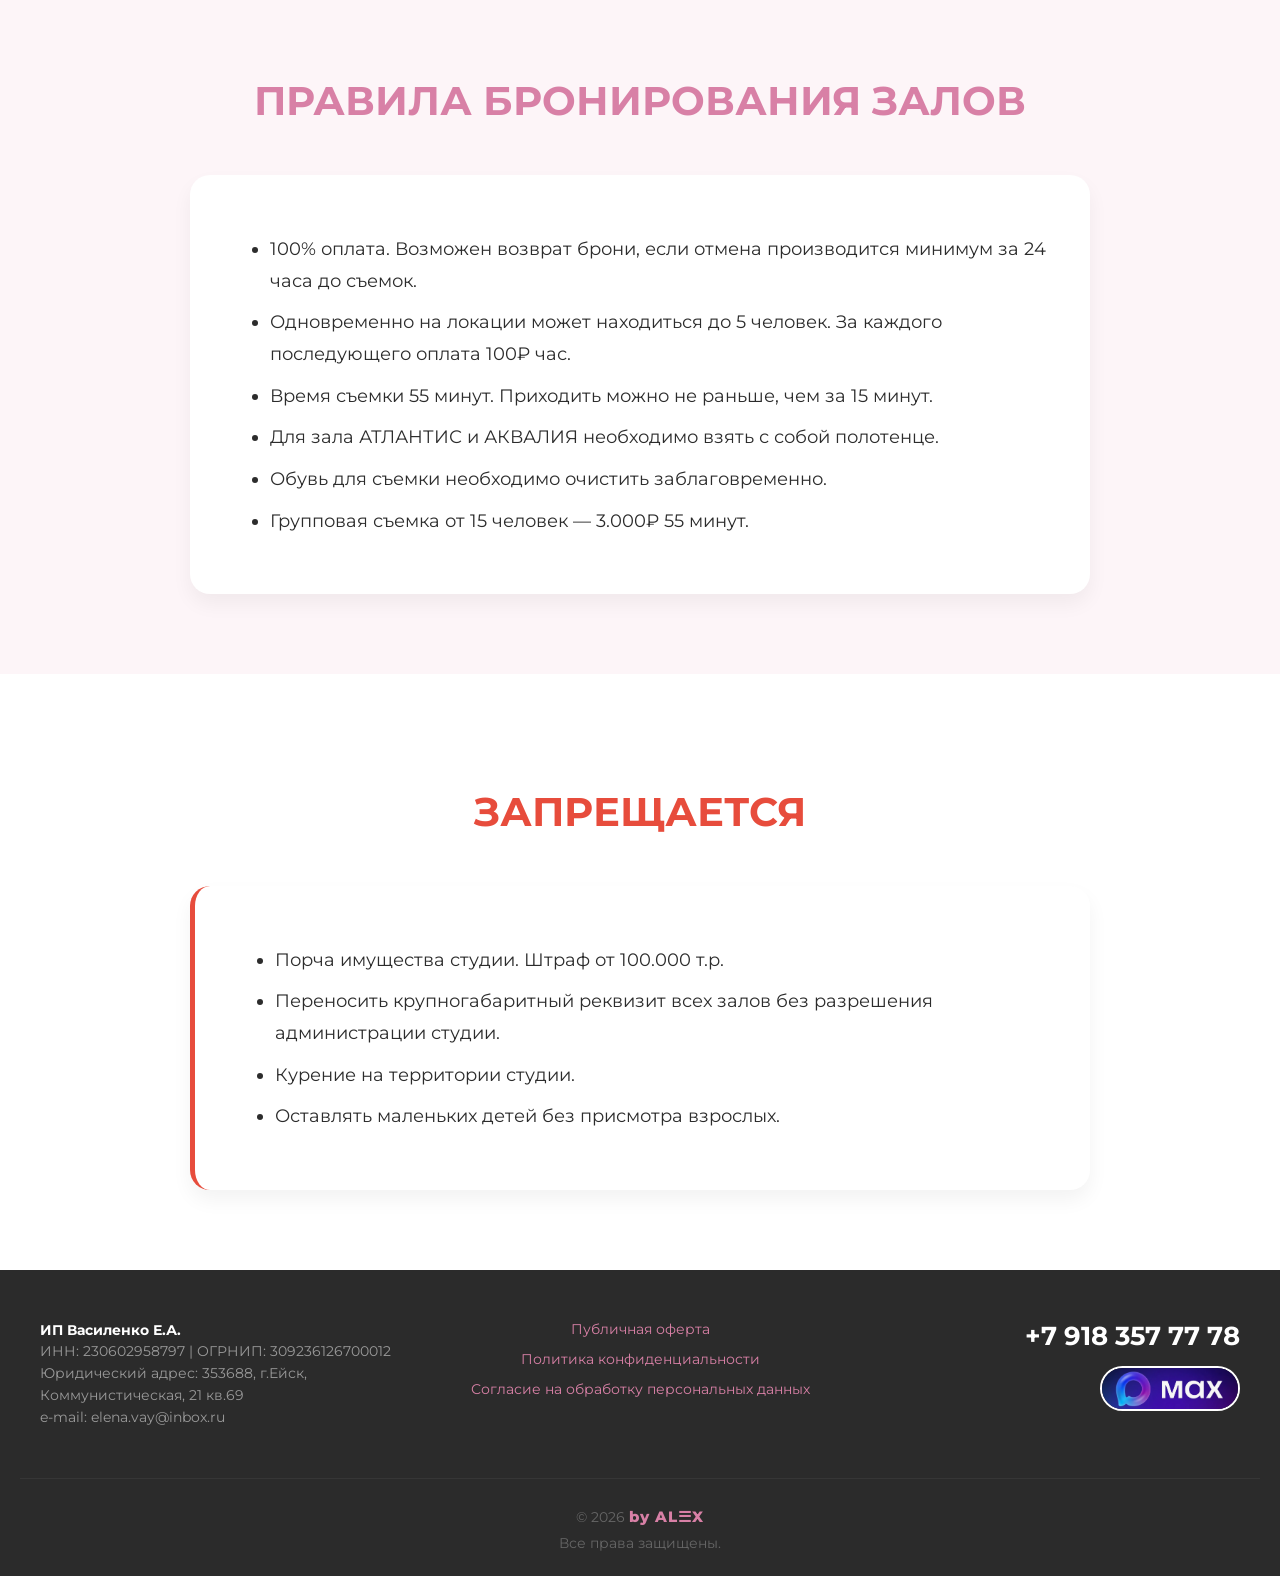
==== commit 04a0e6c1: "2" ====
--- a/index.html
+++ b/index.html
@@ -14,11 +14,15 @@
     <link rel="icon" type="image/png" sizes="16x16" href="/favicon-16x16.png">
     <link rel="apple-touch-icon" sizes="180x180" href="/apple-touch-icon.png">
 
-    <meta property="og:title" content="PINKeway — забронируй идеальную фотосессию">
-    <meta property="og:description" content="Онлайн-бронирование залов. Выбирайте свободное время и бронируйте прямо сейчас!">
+   <meta property="og:type" content="website">
+    <meta property="og:url" content="https://pinkeway.ru/">
+    <meta property="og:title" content="PINKEWAY — фотостудия с душой">
+    <meta property="og:description" content="Стильные залы, онлайн-бронирование и мгновенное подтверждение. Ждем вас на идеальную съемку!">
+    
     <meta property="og:image" content="https://pinkeway.ru/preview.jpg">
-    <meta property="og:url" content="https://pinkeway.ru/">
-    <meta property="og:type" content="website">
+
+    <meta name="twitter:card" content="summary_large_image">
+    <meta name="twitter:image" content="https://pinkeway.ru/preview.jpg">
 </head>
 <body>
 <!-- Yandex.Metrika counter -->
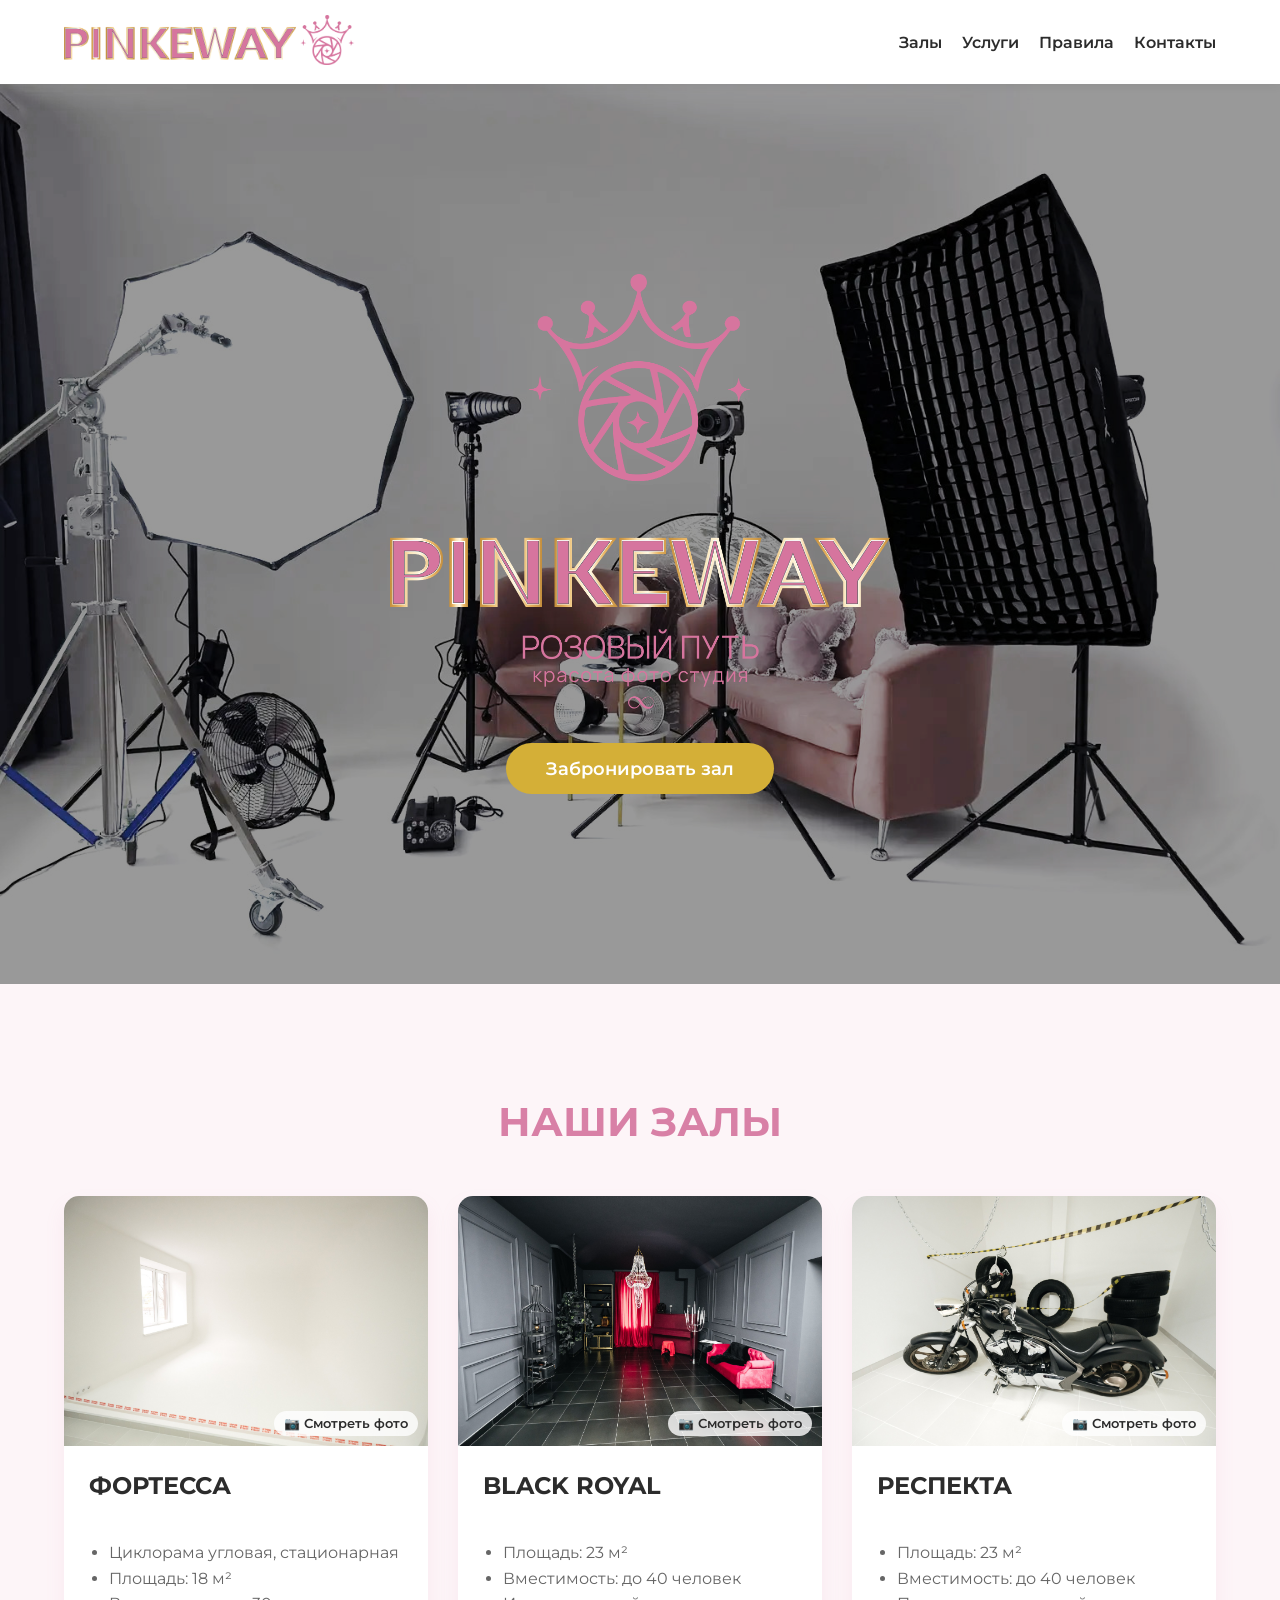
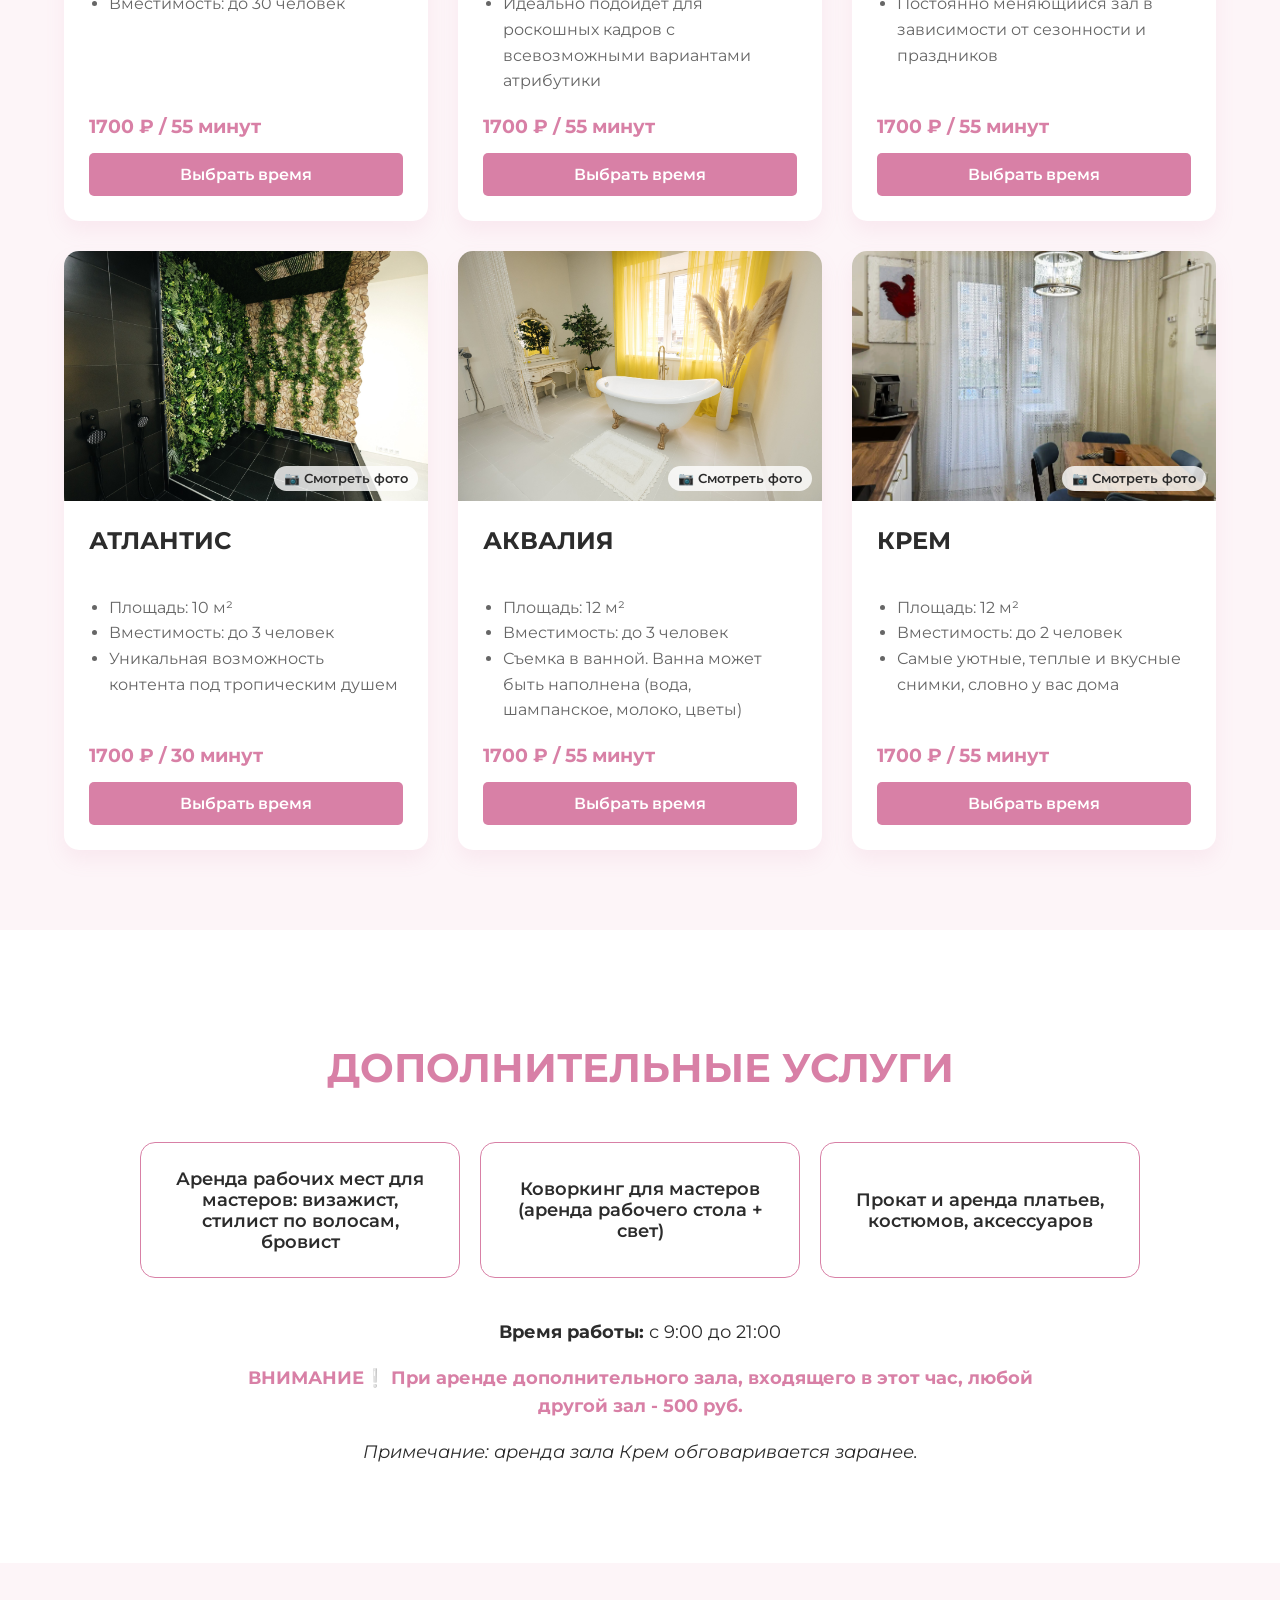
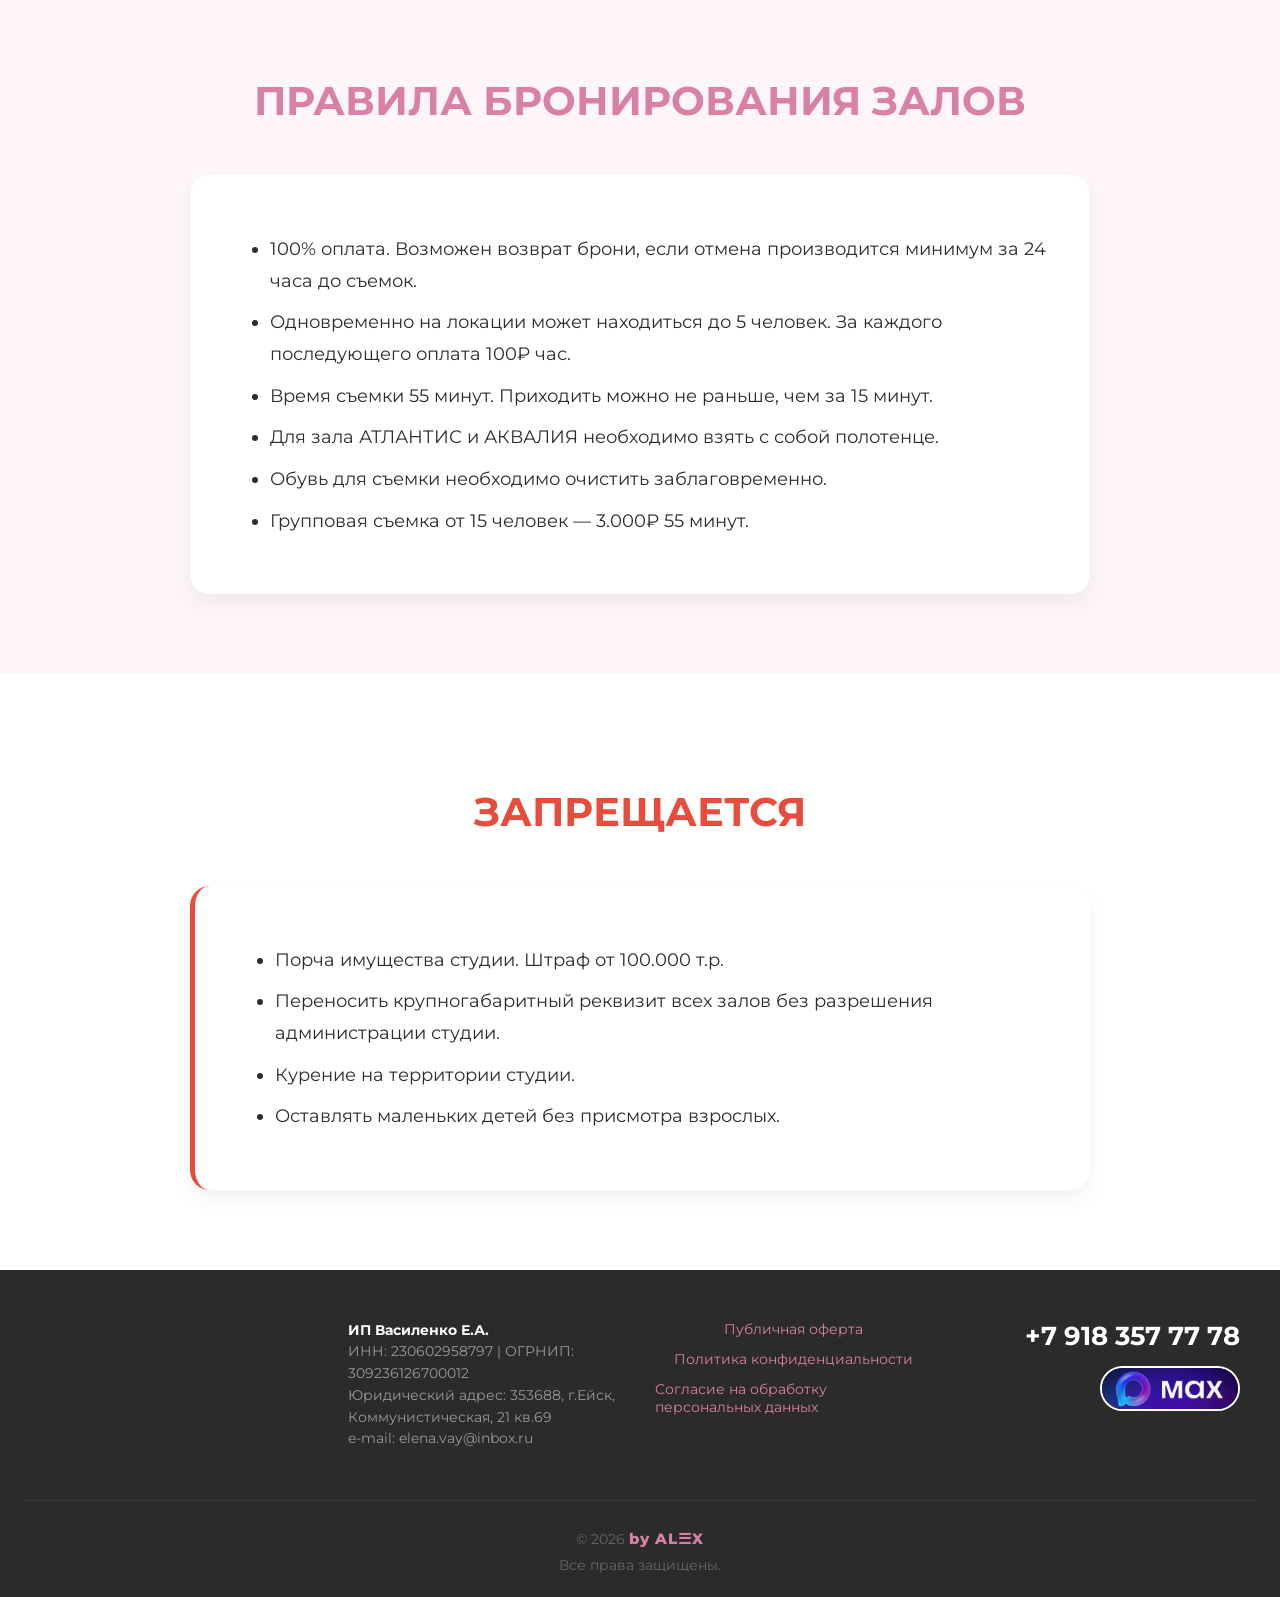
==== commit 0fee22e8: "1" ====
--- a/index.html
+++ b/index.html
@@ -215,6 +215,12 @@
 <footer id="footer">
     <div class="footer-content">
         
+        <!-- Новый блок с рейтингом Яндекса (теперь он первый слева) -->
+        <div class="footer-col footer-widget">
+            <iframe src="https://yandex.ru/sprav/widget/rating-badge/26799349765?type=rating" width="150" height="50" frameborder="0"></iframe>
+        </div>
+        
+        <!-- Блок с реквизитами ИП -->
         <div class="footer-col footer-requisites">
             <strong>ИП Василенко Е.А.</strong><br>
             ИНН: 230602958797 | ОГРНИП: 309236126700012<br>
@@ -222,22 +228,24 @@
             e-mail: elena.vay@inbox.ru
         </div>
 
+        <!-- Блок с документами -->
         <div class="footer-col footer-legal-links">
             <a href="docs/offer.html" target="_blank">Публичная оферта</a>
             <a href="docs/policy.html" target="_blank">Политика конфиденциальности</a>
             <a href="docs/consent.html" target="_blank">Согласие на обработку персональных данных</a>
         </div>
 
-       <div class="footer-col footer-contacts">
-    <a href="tel:+79183577778" class="footer-phone">+7 918 357 77 78</a>
-    <a href="https://max.ru/u/f9LHodD0cOJcU4NXQwxO6Y8dV1grKxCWU1gx9ou6z_e9ITrOV9Ydy15F8K4" class="btn-max" target="_blank">
-        <img src="assets/design/max.jpg" alt="MAX" class="btn-max-img">
-    </a>
-</div>
-        </div>
-
-    </div>
-
+        <!-- Блок с контактами -->
+        <div class="footer-col footer-contacts">
+            <a href="tel:+79183577778" class="footer-phone">+7 918 357 77 78</a>
+            <a href="https://max.ru/u/f9LHodD0cOJcU4NXQwxO6Y8dV1grKxCWU1gx9ou6z_e9ITrOV9Ydy15F8K4" class="btn-max" target="_blank">
+                <img src="assets/design/max.jpg" alt="MAX" class="btn-max-img">
+            </a>
+        </div>
+
+    </div>
+
+    <!-- Копирайт -->
     <div class="footer-copyright">
         © 2026 <a href="https://by-alex.ru/" target="_blank" class="author-link">by AL☰X</a><br>
         Все права защищены.
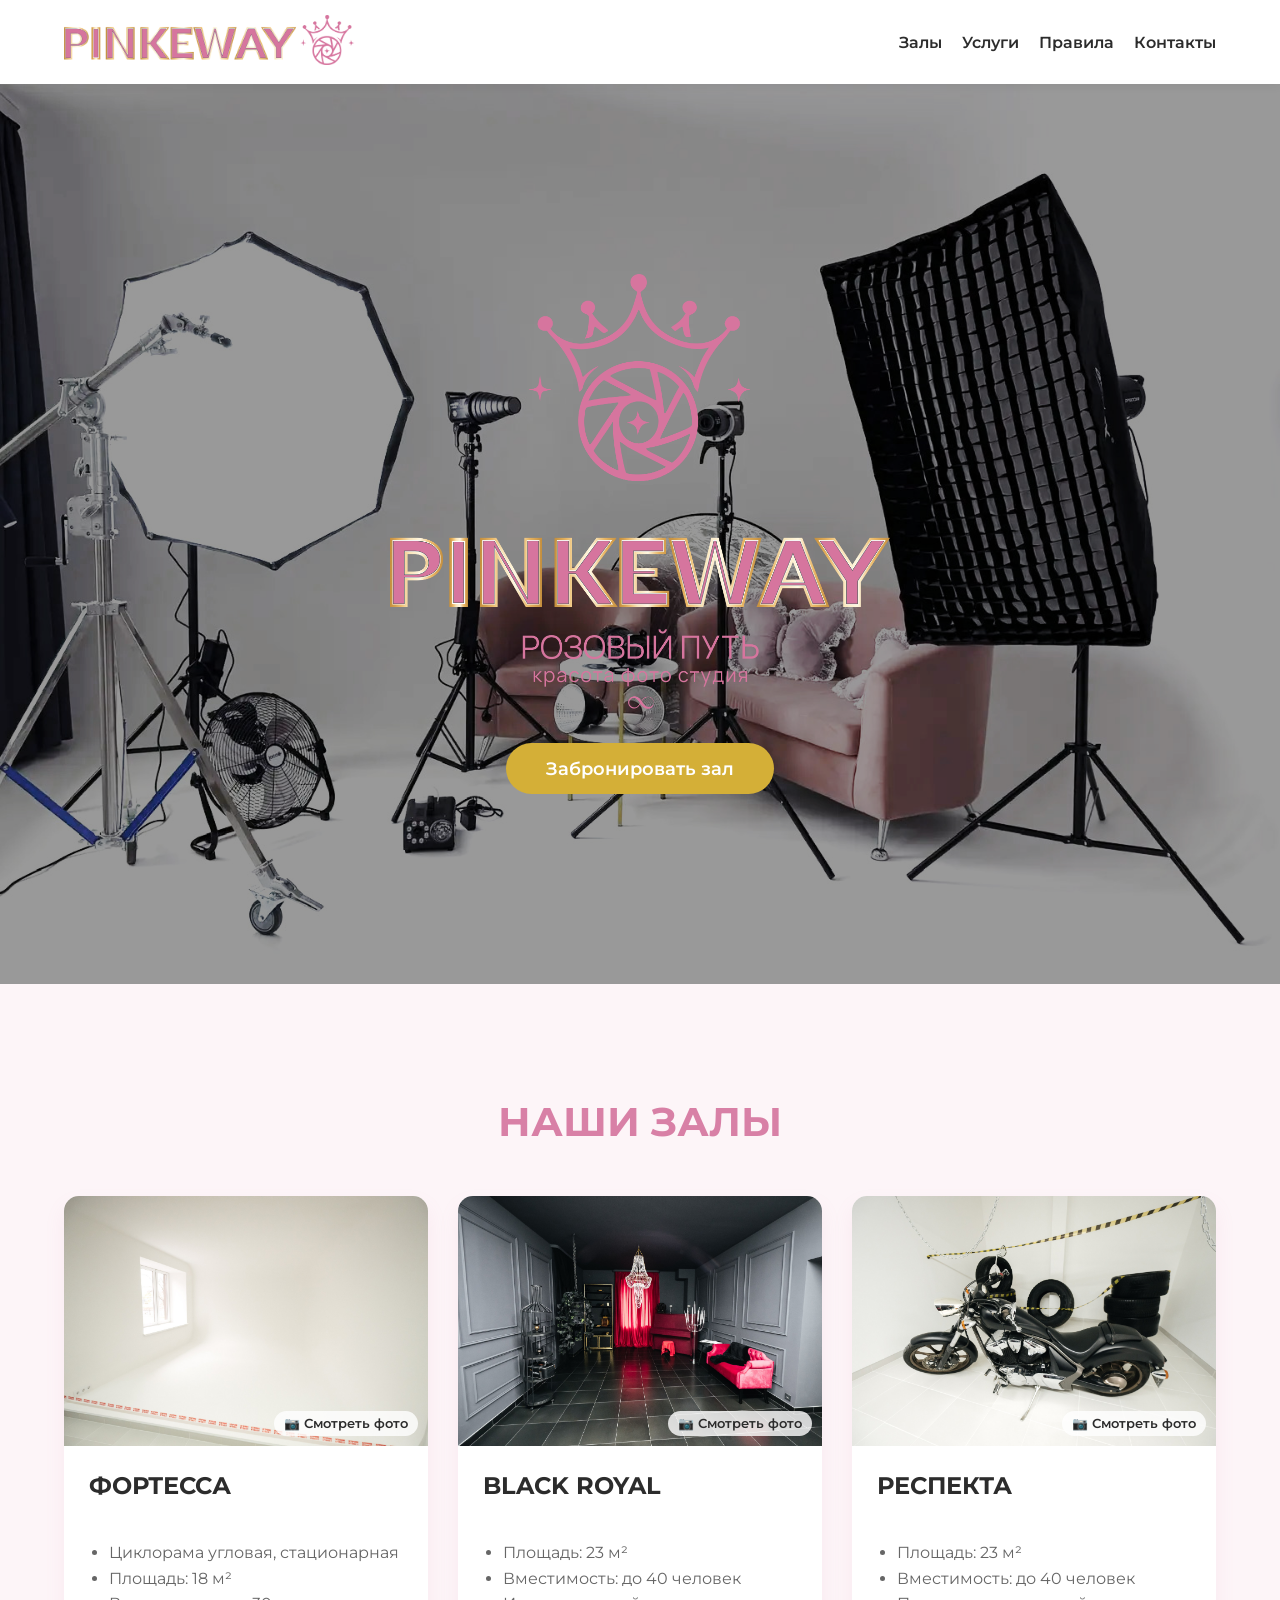
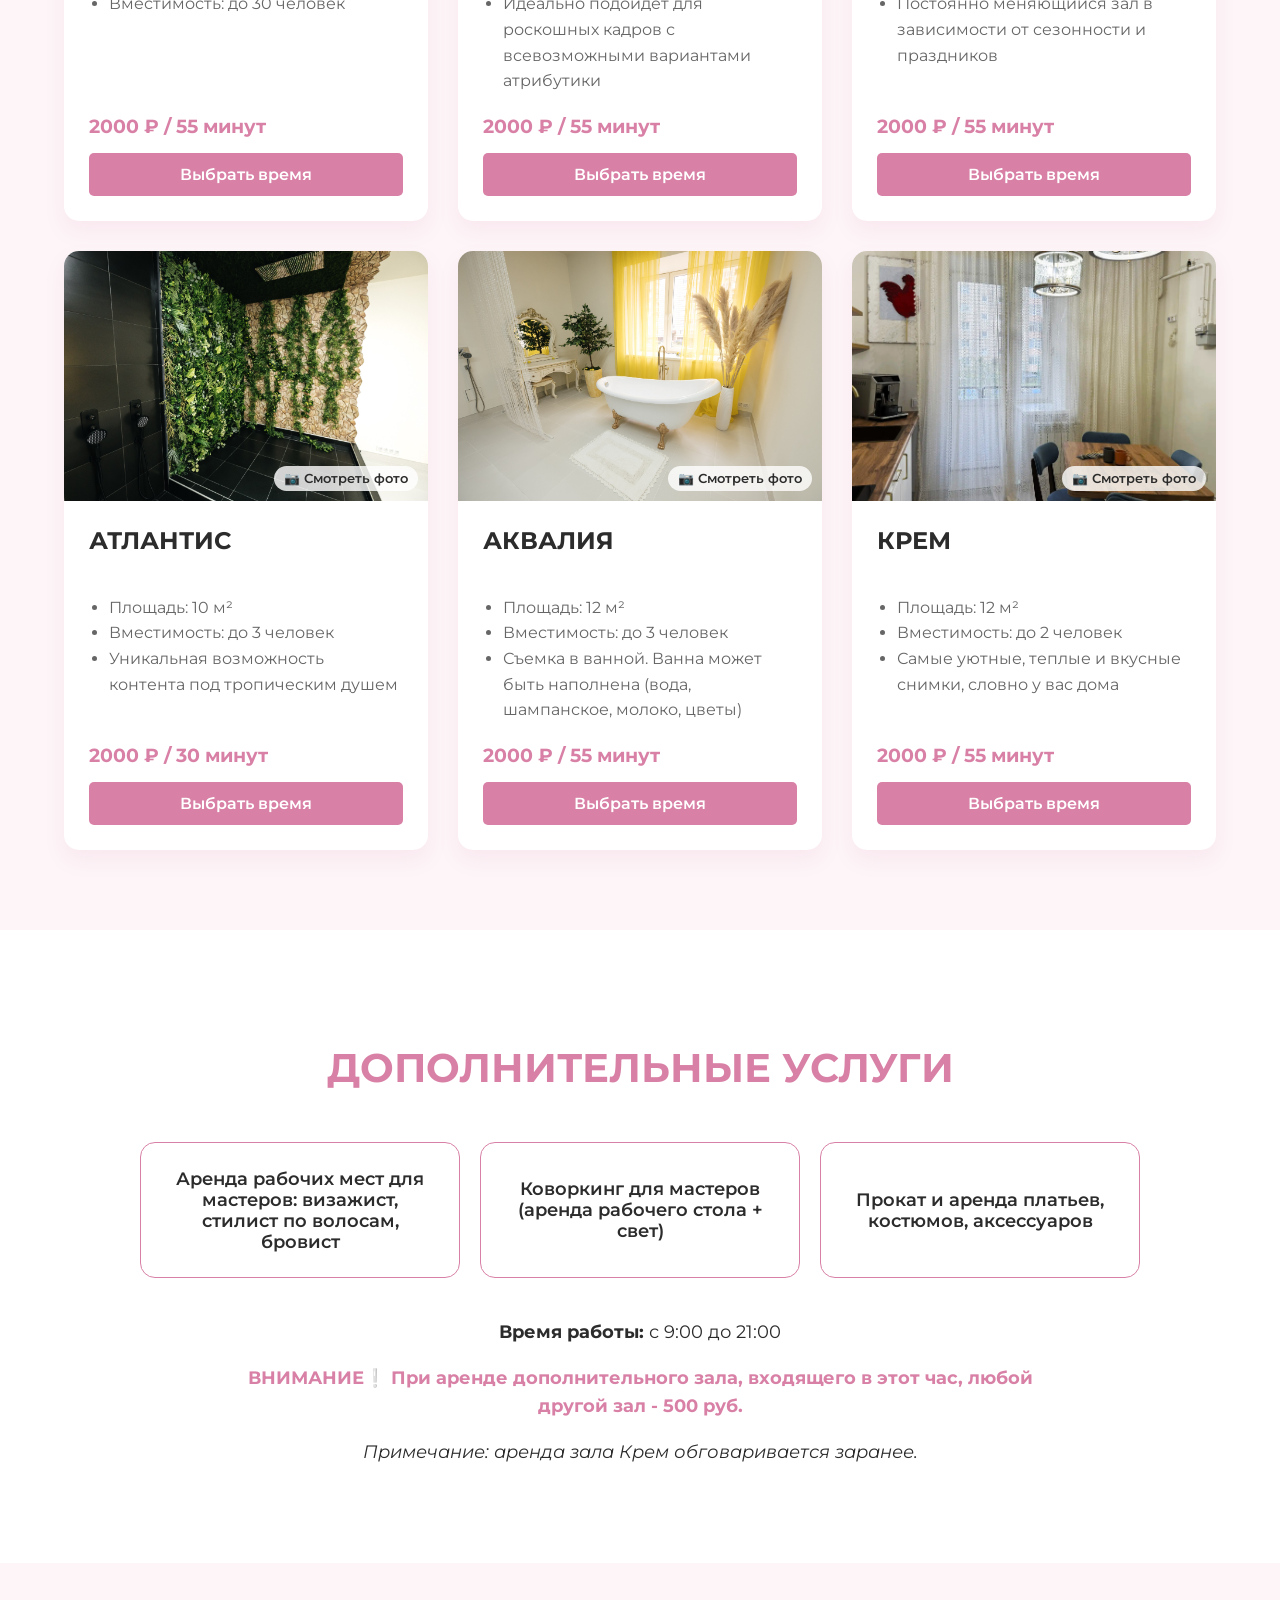
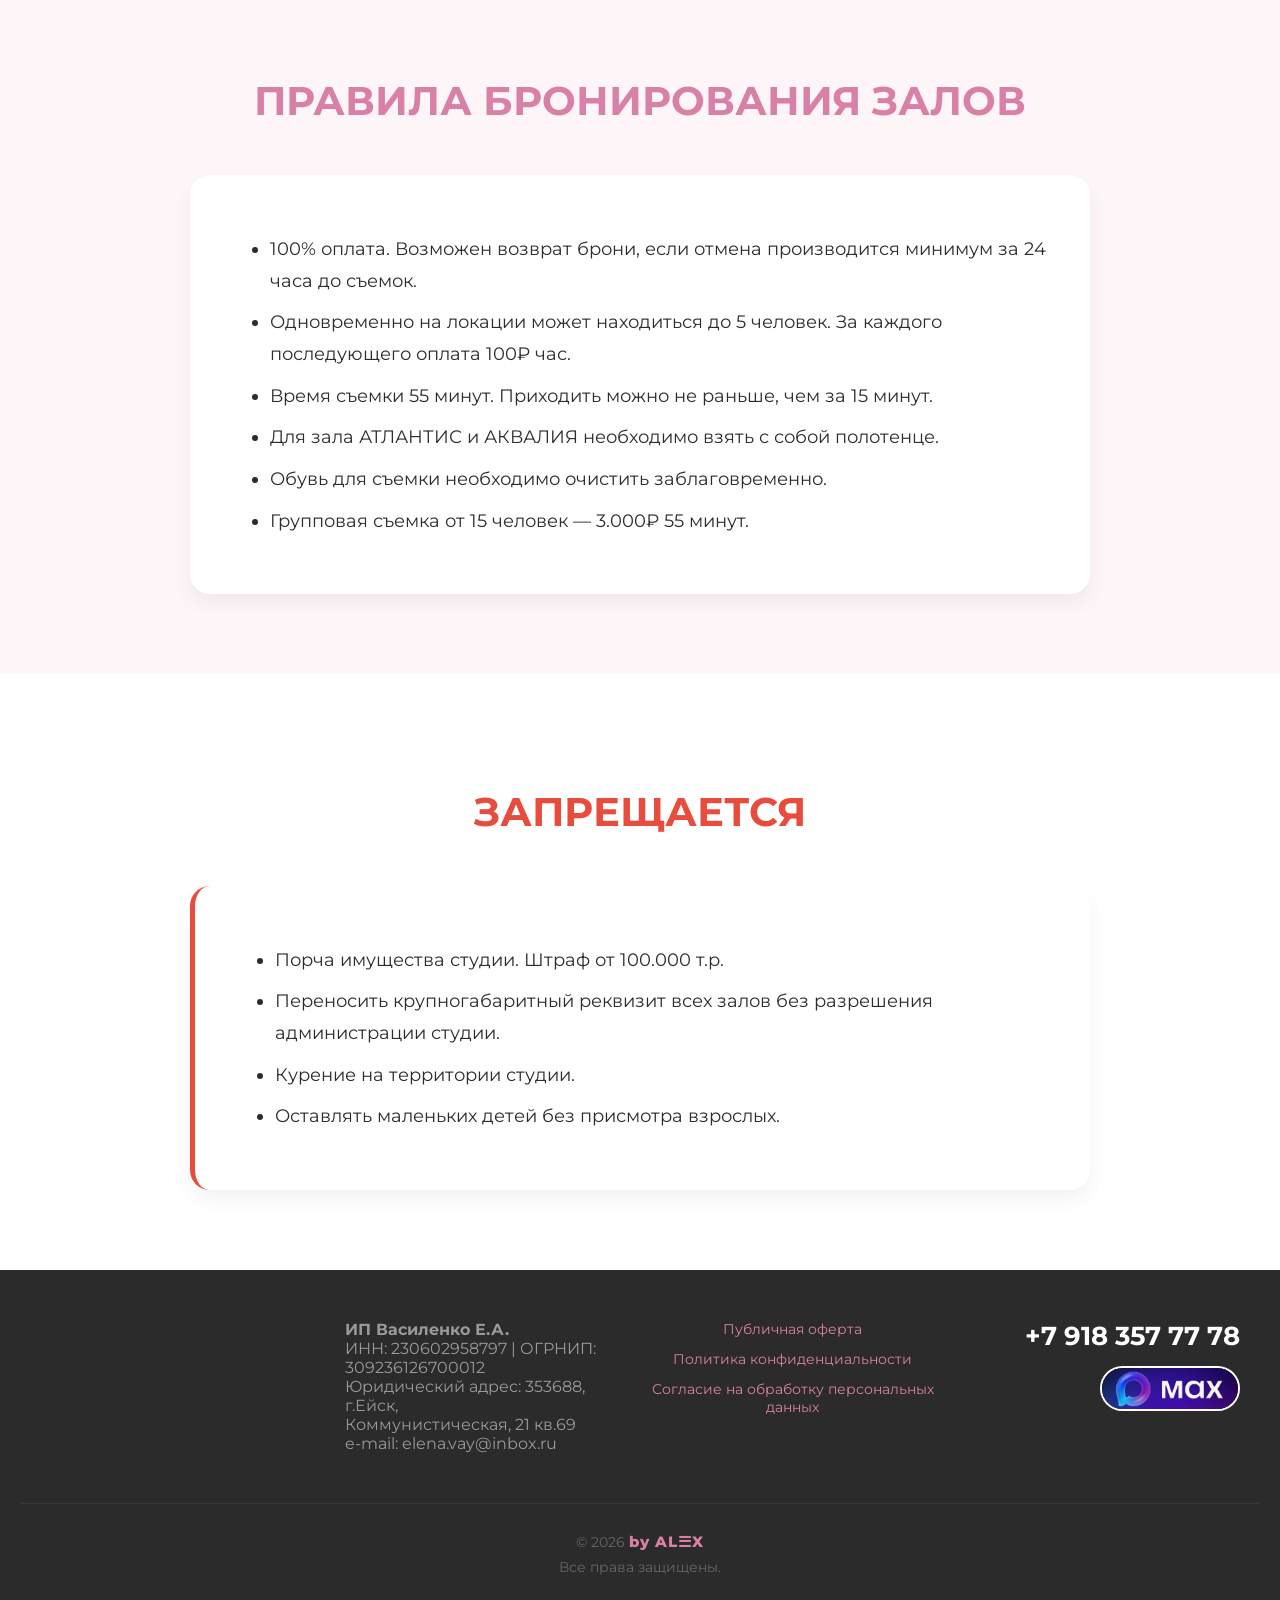
==== commit 74d135a3: "price" ====
--- a/index.html
+++ b/index.html
@@ -75,7 +75,7 @@
                     <li>Вместимость: до 30 человек</li>
                 </ul>
                 <div class="price-and-btn">
-                    <div class="price">1700 ₽ / 55 минут</div>
+                    <div class="price">2000 ₽ / 55 минут</div>
                     <a href="booking.html?hall=fortessa" class="book-btn">Выбрать время</a>
                 </div>
             </div>
@@ -93,7 +93,7 @@
                     <li>Идеально подойдет для роскошных кадров с всевозможными вариантами атрибутики</li>
                 </ul>
                 <div class="price-and-btn">
-                    <div class="price">1700 ₽ / 55 минут</div>
+                    <div class="price">2000 ₽ / 55 минут</div>
                     <a href="booking.html?hall=black_royal" class="book-btn">Выбрать время</a>
                 </div>
             </div>
@@ -109,7 +109,7 @@
                     <li>Постоянно меняющийся зал в зависимости от сезонности и праздников</li>
                 </ul>
                 <div class="price-and-btn">
-                    <div class="price">1700 ₽ / 55 минут</div>
+                    <div class="price">2000 ₽ / 55 минут</div>
                     <a href="booking.html?hall=respecta" class="book-btn">Выбрать время</a>
                 </div>
             </div>
@@ -125,7 +125,7 @@
                     <li>Уникальная возможность контента под тропическим душем</li>
                 </ul>
                 <div class="price-and-btn">
-                    <div class="price">1700 ₽ / 30 минут</div>
+                    <div class="price">2000 ₽ / 30 минут</div>
                     <a href="booking.html?hall=atlantis" class="book-btn">Выбрать время</a>
                 </div>
             </div>
@@ -141,7 +141,7 @@
                     <li>Съемка в ванной. Ванна может быть наполнена (вода, шампанское, молоко, цветы)</li>
                 </ul>
                 <div class="price-and-btn">
-                    <div class="price">1700 ₽ / 55 минут</div>
+                    <div class="price">2000 ₽ / 55 минут</div>
                     <a href="booking.html?hall=aqualia" class="book-btn">Выбрать время</a>
                 </div>
             </div>
@@ -157,7 +157,7 @@
                     <li>Самые уютные, теплые и вкусные снимки, словно у вас дома</li>
                 </ul>
                 <div class="price-and-btn">
-                    <div class="price">1700 ₽ / 55 минут</div>
+                    <div class="price">2000 ₽ / 55 минут</div>
                     <a href="booking.html?hall=cream" class="book-btn">Выбрать время</a>
                 </div>
             </div>
--- a/css/style.css
+++ b/css/style.css
@@ -185,37 +185,44 @@
     padding: 50px 20px 20px;
     color: #999;
 }
-
+/* Исправленный контейнер подвала */
 .footer-content {
     display: flex;
-    justify-content: space-between; /* Раскидываем колонки по краям */
+    justify-content: space-between; 
     align-items: flex-start;
     flex-wrap: wrap;
     max-width: 1200px;
     margin: 0 auto;
-    gap: 30px;
-}
-
+    gap: 20px; /* Немного уменьшили отступ, чтобы всем хватило места */
+}
+
+/* Задаем фиксированную ширину колонкам, чтобы они не скакали */
 .footer-col {
     flex: 1;
-    min-width: 250px; /* Чтобы на мобилках колонки не сжимались, а падали вниз */
-}
-
-/* Левая колонка (Реквизиты) */
+    min-width: 220px; /* Минимальная ширина, чтобы не сжимались слишком сильно */
+}
+
+/* Центрируем блок с документами */
+.footer-legal-links {
+    display: flex;
+    flex-direction: column;
+    align-items: center; /* Центрирует ссылки по горизонтали */
+    text-align: center;  /* Чтобы текст ссылок был ровным */
+    gap: 12px;
+    font-size: 0.9em;
+}
+
+/* Убедимся, что реквизиты ИП выровнены по левому краю (как у вас и было) */
 .footer-requisites {
     text-align: left;
-    font-size: 0.85em;
-    line-height: 1.6;
-}
-.footer-requisites strong { color: #fff; }
-
-/* Центральная колонка (Документы) */
-.footer-legal-links {
+}
+
+/* Убедимся, что контакты прижаты вправо */
+.footer-contacts {
     display: flex;
     flex-direction: column;
-    align-items: center;
-    gap: 12px;
-    font-size: 0.9em;
+    align-items: flex-end; /* Прижимает всё вправо */
+    gap: 15px;
 }
 .footer-legal-links a { color: var(--pink); text-decoration: none; transition: 0.2s; }
 .footer-legal-links a:hover { color: #fff; }
@@ -261,9 +268,26 @@
         align-items: center; 
         text-align: center; 
     }
-    .footer-requisites, .footer-contacts { 
+    .footer-requisites, .footer-contacts, .footer-widget { 
         text-align: center; 
         align-items: center; 
+    }
+    .footer-widget iframe {
+        transform-origin: center center; /* На телефоне увеличиваем из центра */
+        margin-bottom: 15px; /* Небольшой отступ снизу, чтобы не прилипал к ИП */
+    }
+}
+/* Увеличение виджета Яндекса */
+.footer-widget iframe {
+    transform: scale(1.3);
+    transform-origin: left center;
+}
+
+/* Адаптация для телефонов */
+@media (max-width: 768px) {
+    .footer-widget iframe {
+        transform-origin: center center;
+        margin-bottom: 15px;
     }
 }
 /* --- МОДАЛЬНОЕ ОКНО ДЛЯ ФОТО --- */
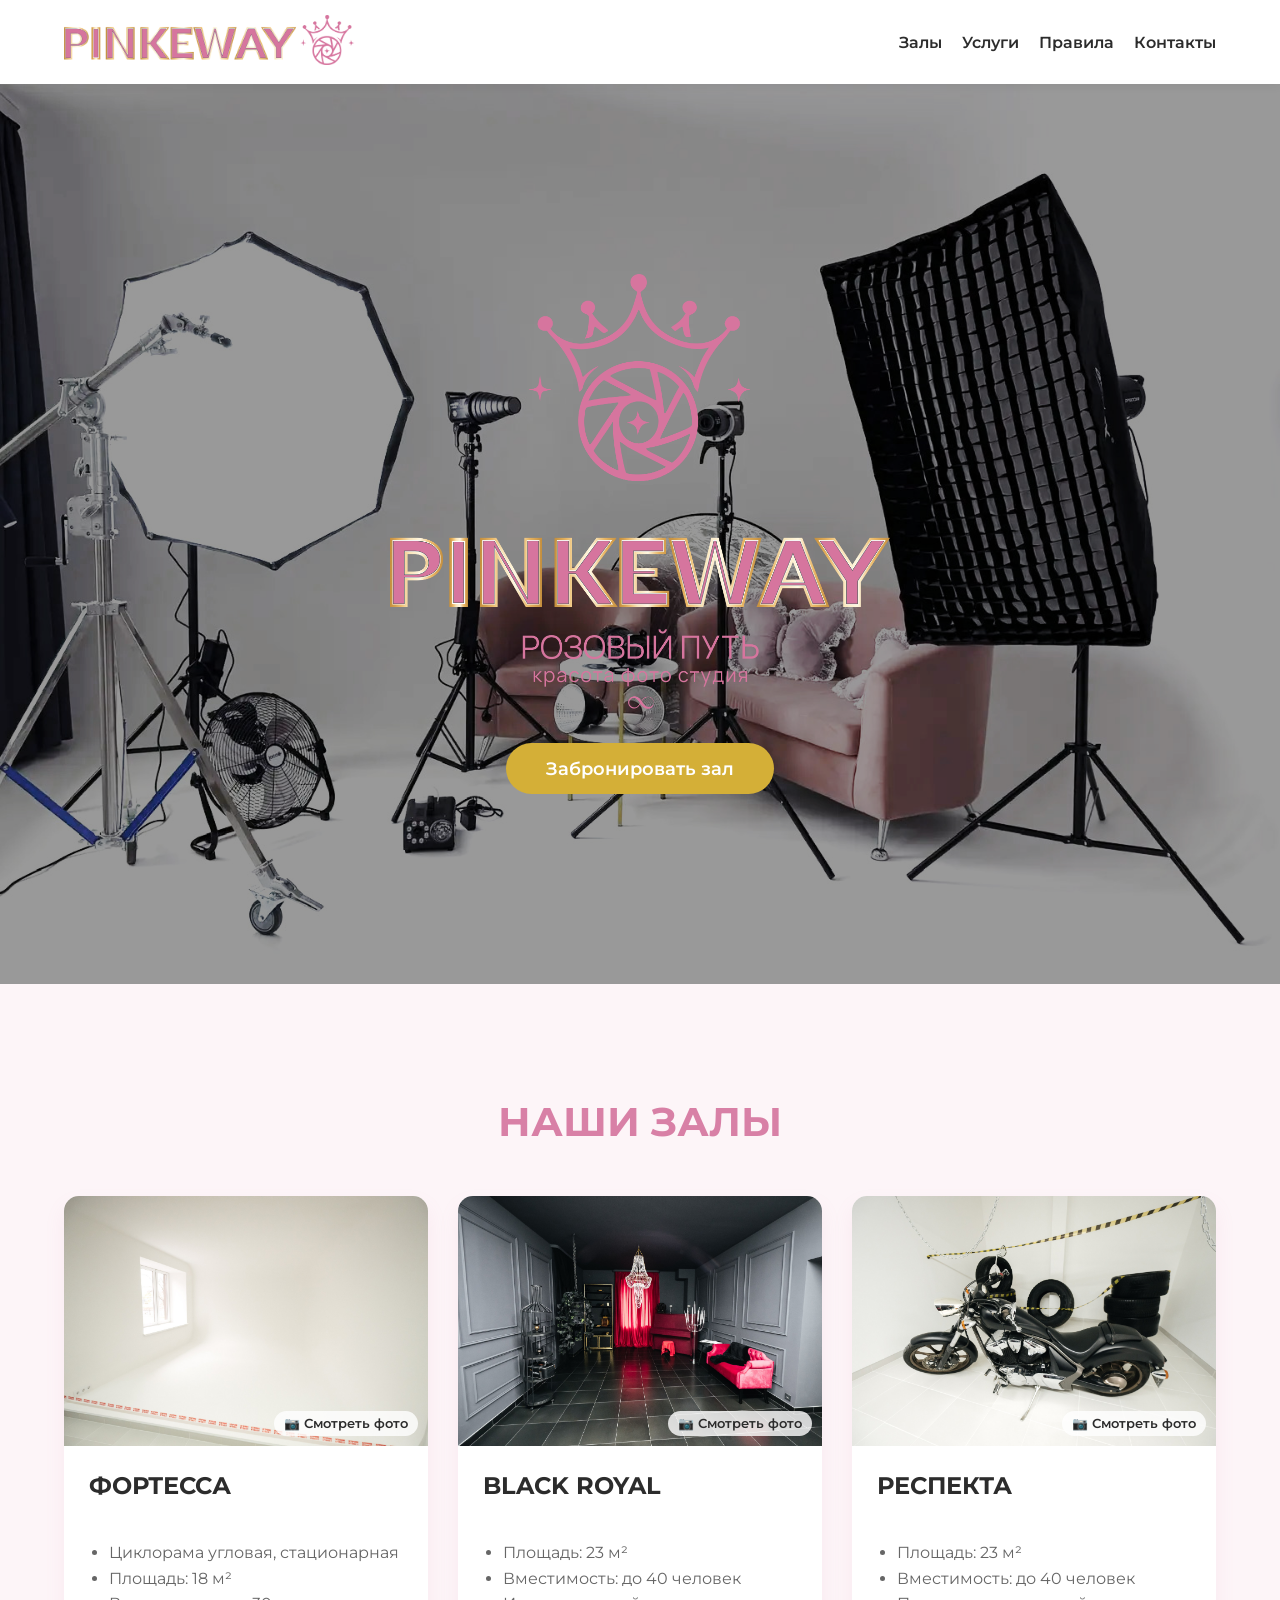
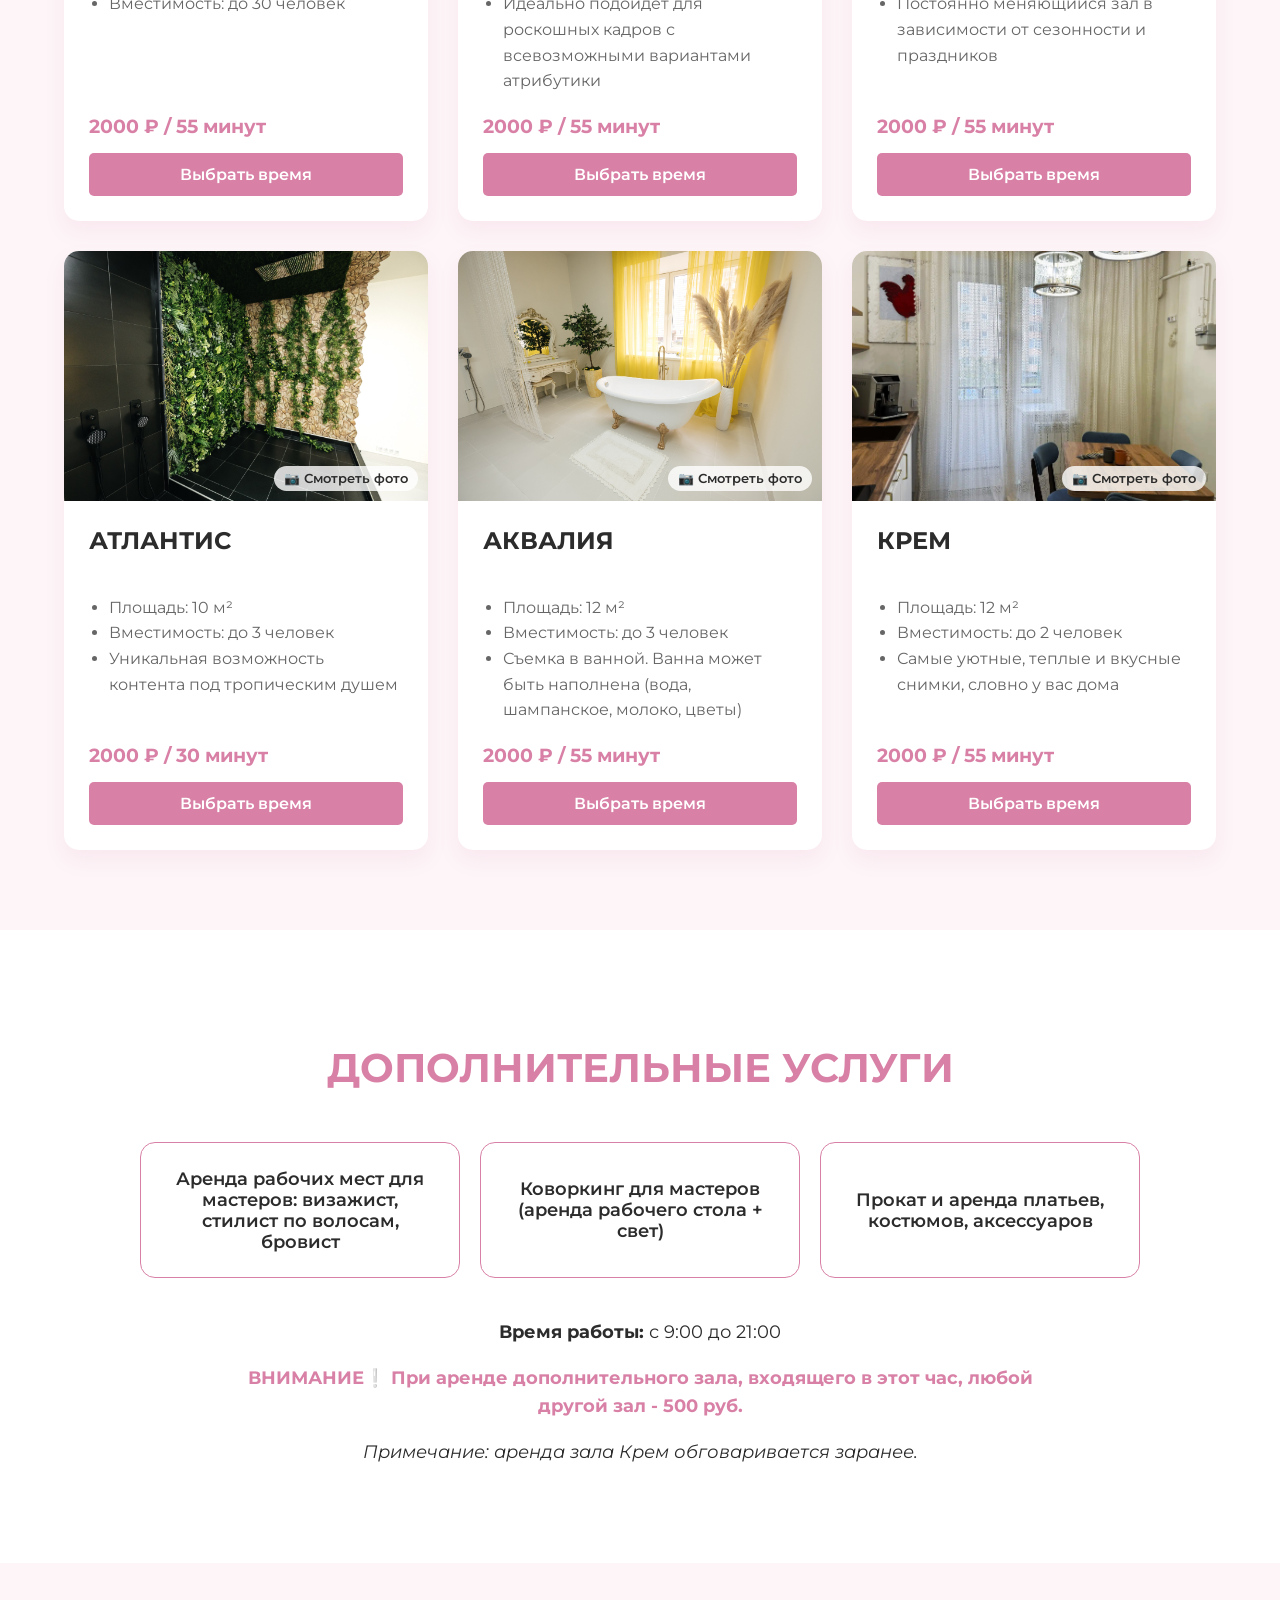
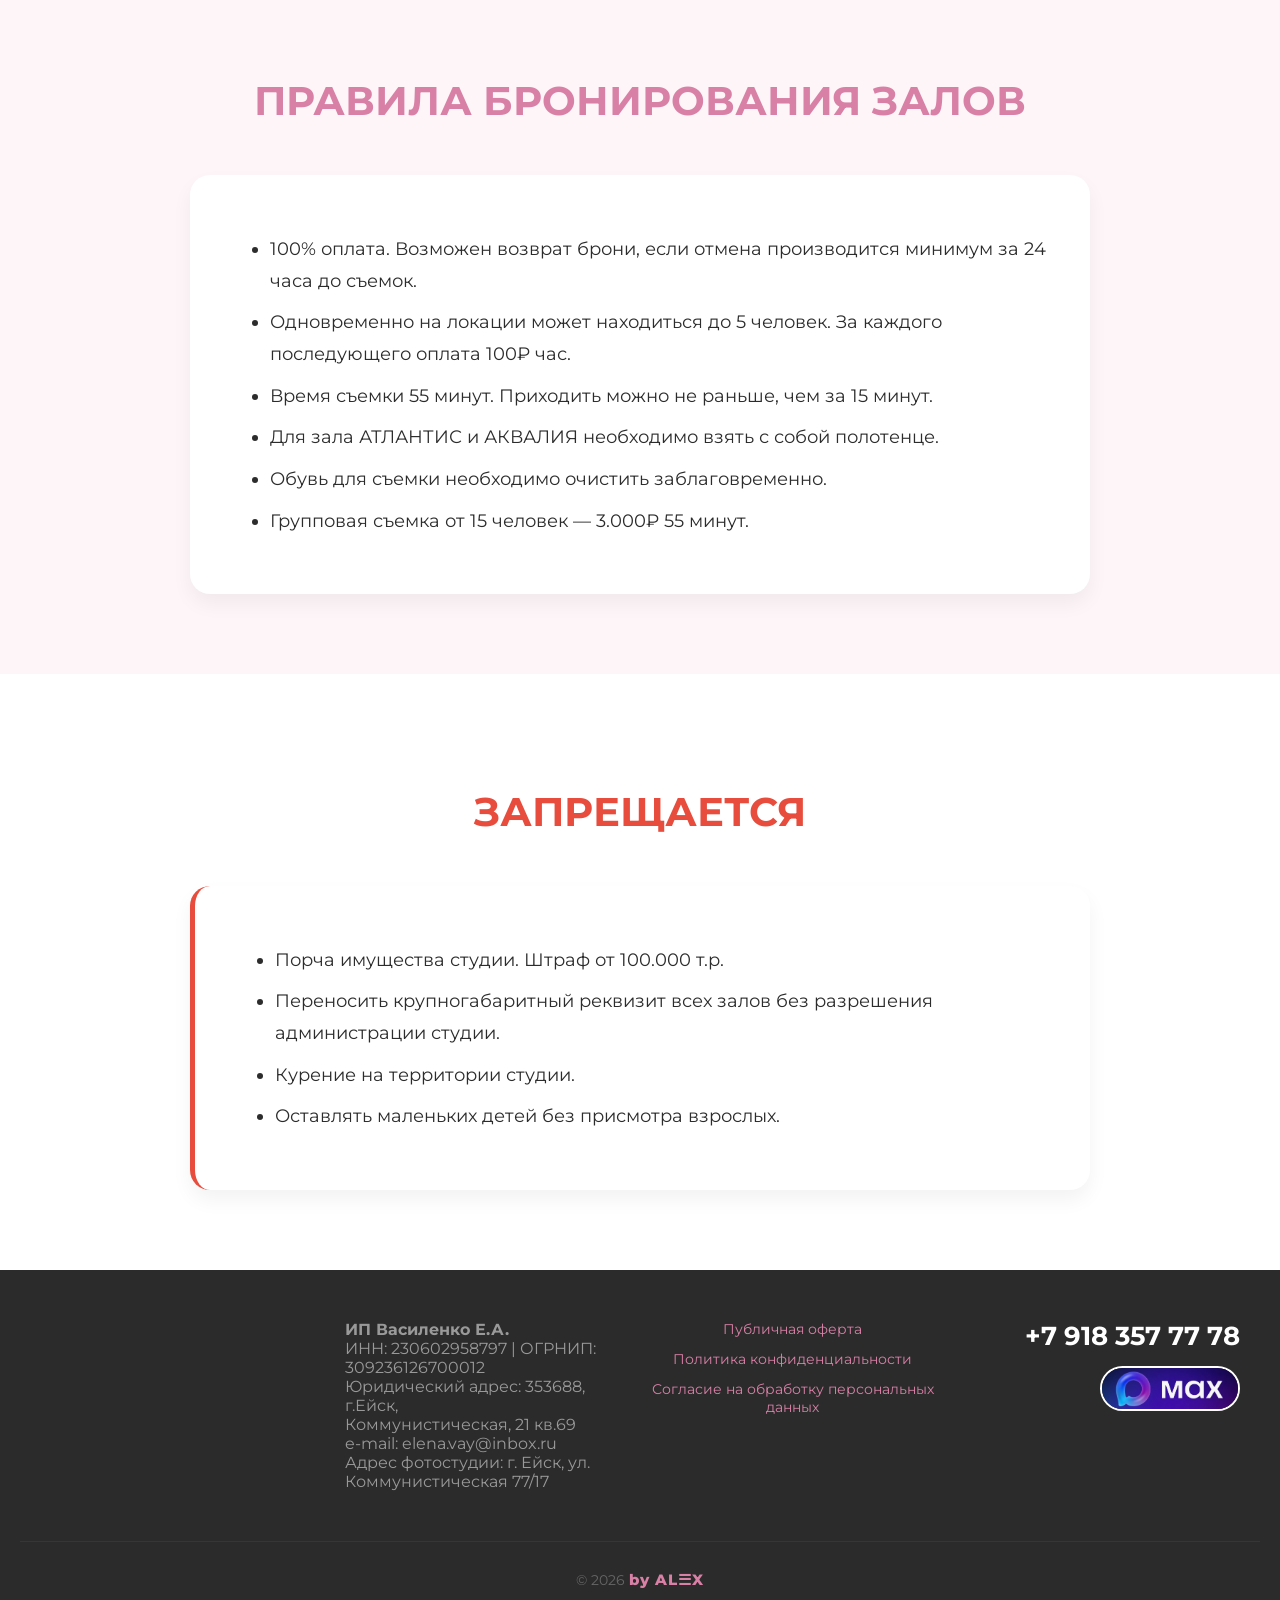
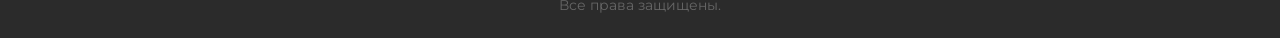
==== commit e66647cf: "1309" ====
--- a/index.html
+++ b/index.html
@@ -225,7 +225,8 @@
             <strong>ИП Василенко Е.А.</strong><br>
             ИНН: 230602958797 | ОГРНИП: 309236126700012<br>
             Юридический адрес: 353688, г.Ейск,<br> Коммунистическая, 21 кв.69<br>
-            e-mail: elena.vay@inbox.ru
+            e-mail: elena.vay@inbox.ru<br>
+            Адрес фотостудии: г. Ейск, ул. Коммунистическая 77/17
         </div>
 
         <!-- Блок с документами -->
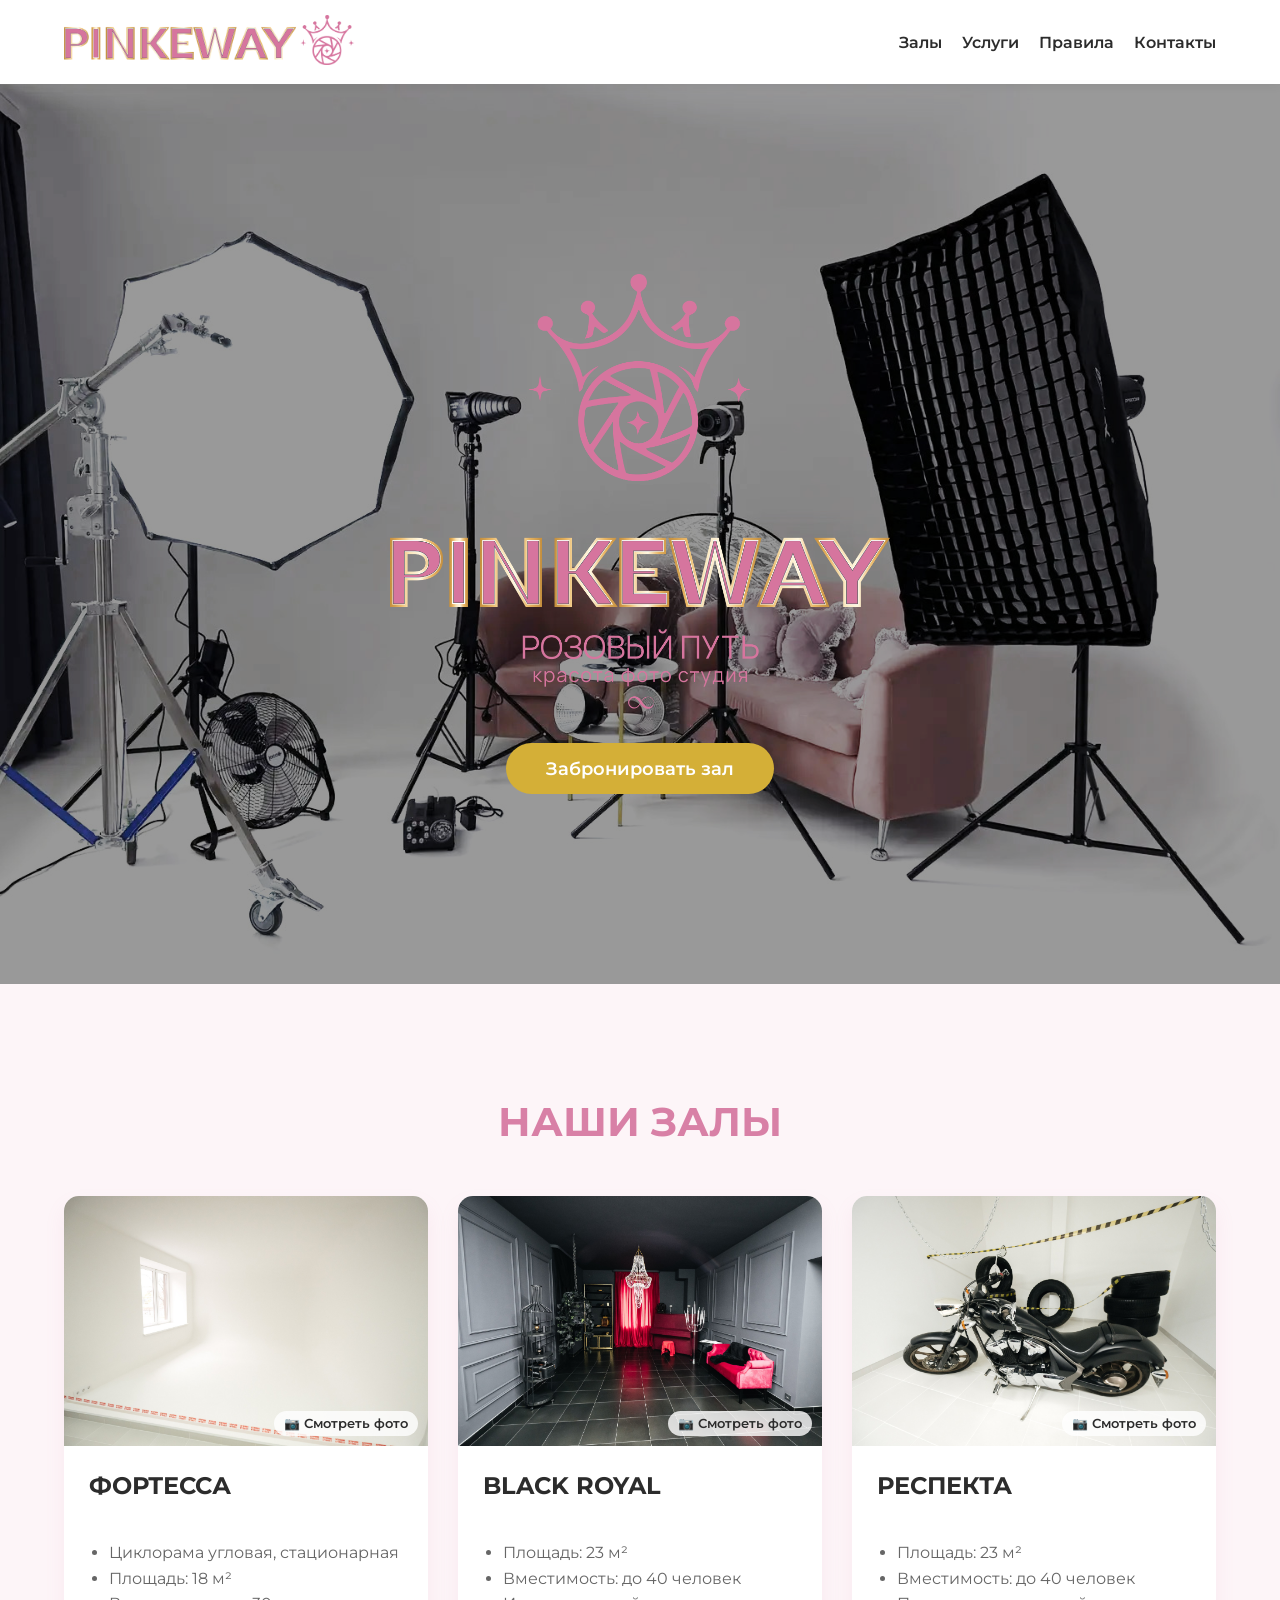
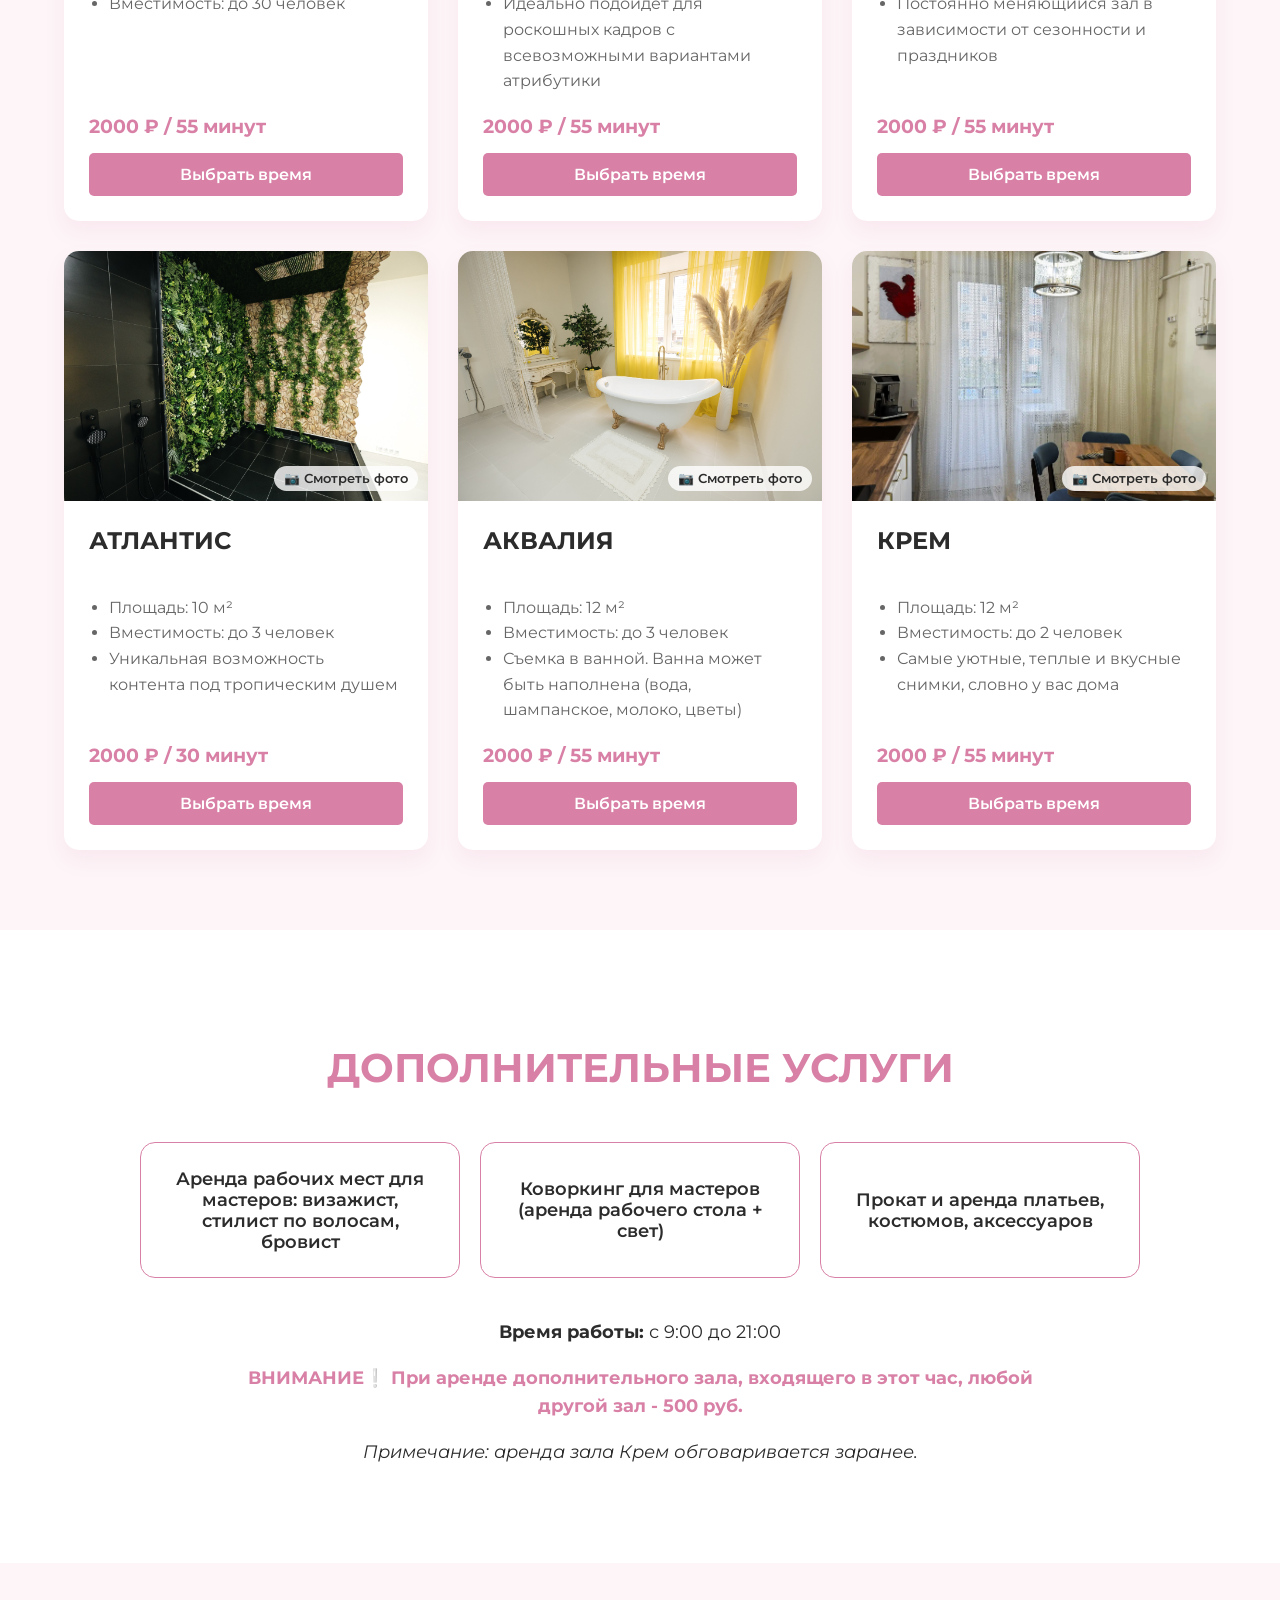
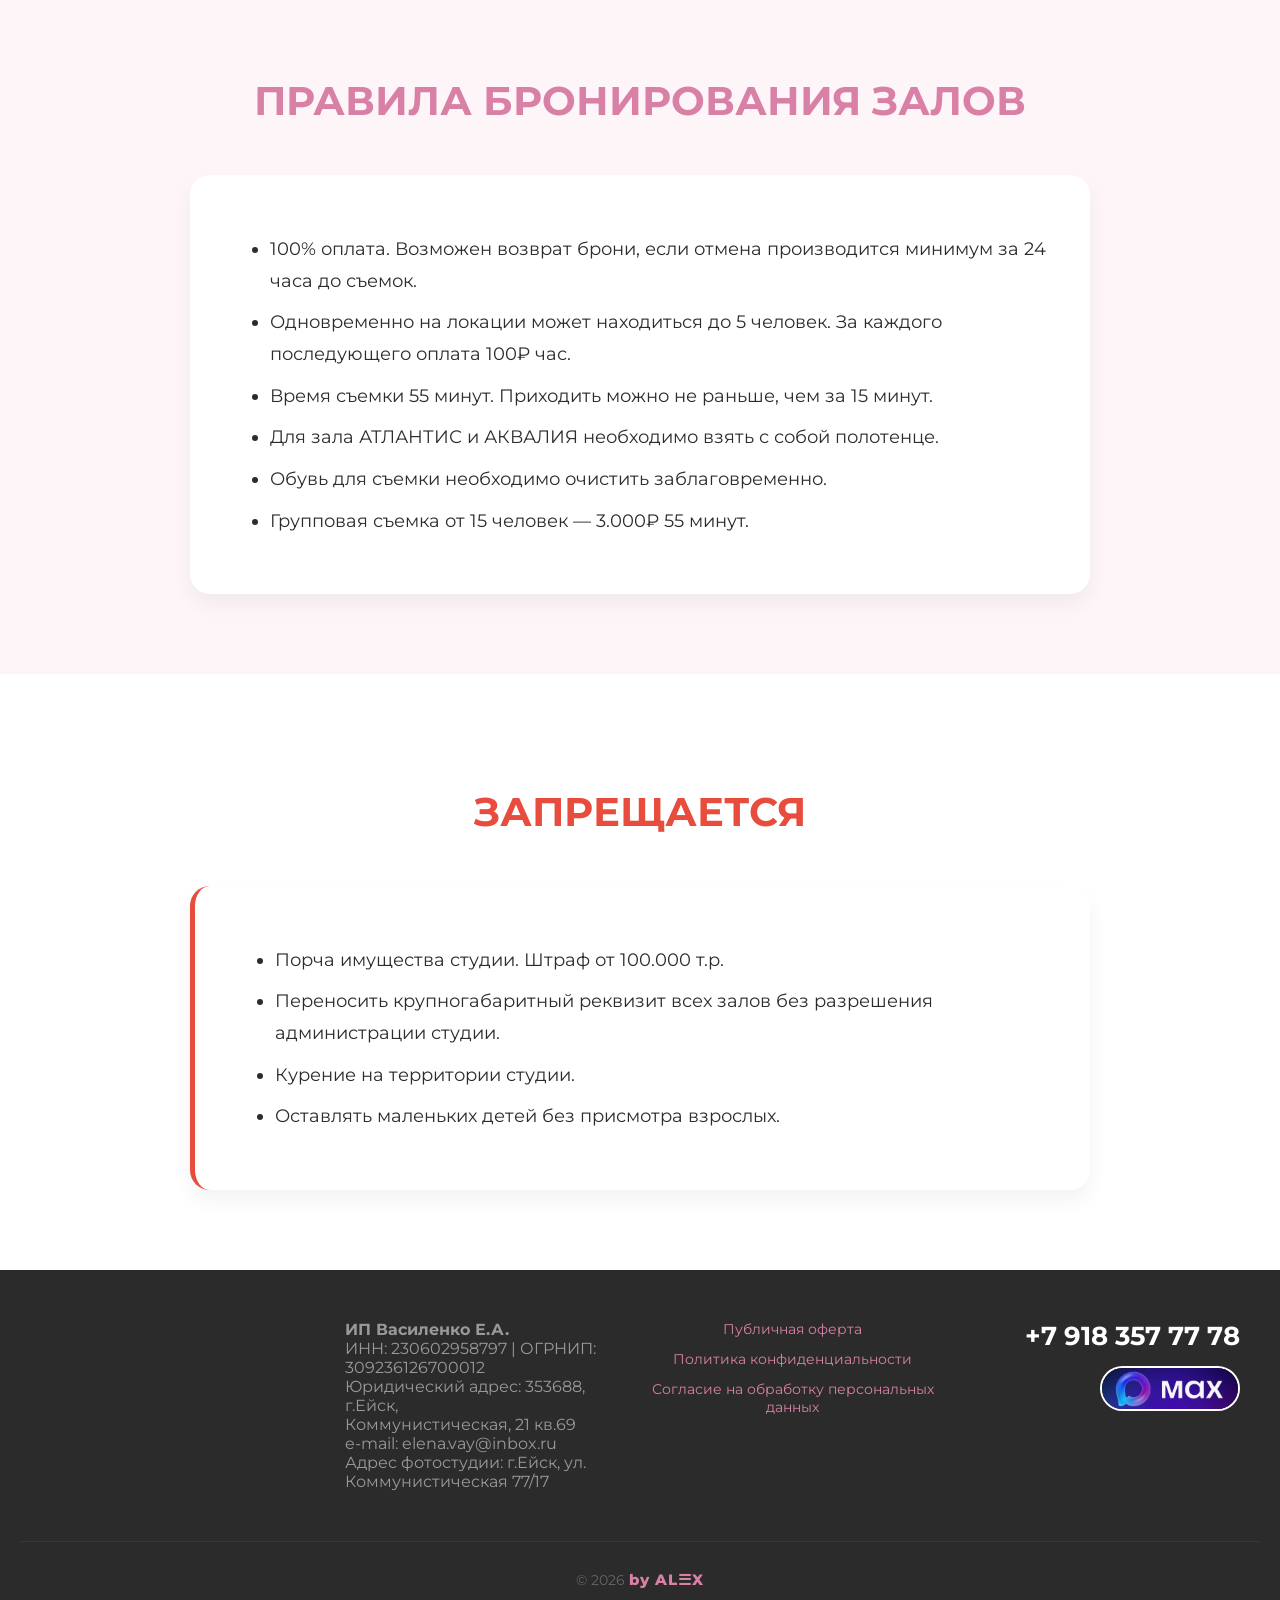
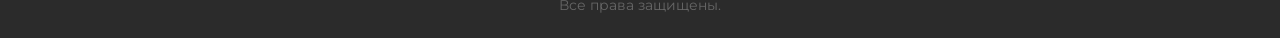
==== commit 16ce50de: "11" ====
--- a/index.html
+++ b/index.html
@@ -226,7 +226,7 @@
             ИНН: 230602958797 | ОГРНИП: 309236126700012<br>
             Юридический адрес: 353688, г.Ейск,<br> Коммунистическая, 21 кв.69<br>
             e-mail: elena.vay@inbox.ru<br>
-            Адрес фотостудии: г. Ейск, ул. Коммунистическая 77/17
+            Адрес фотостудии: г.Ейск, ул. Коммунистическая 77/17
         </div>
 
         <!-- Блок с документами -->
